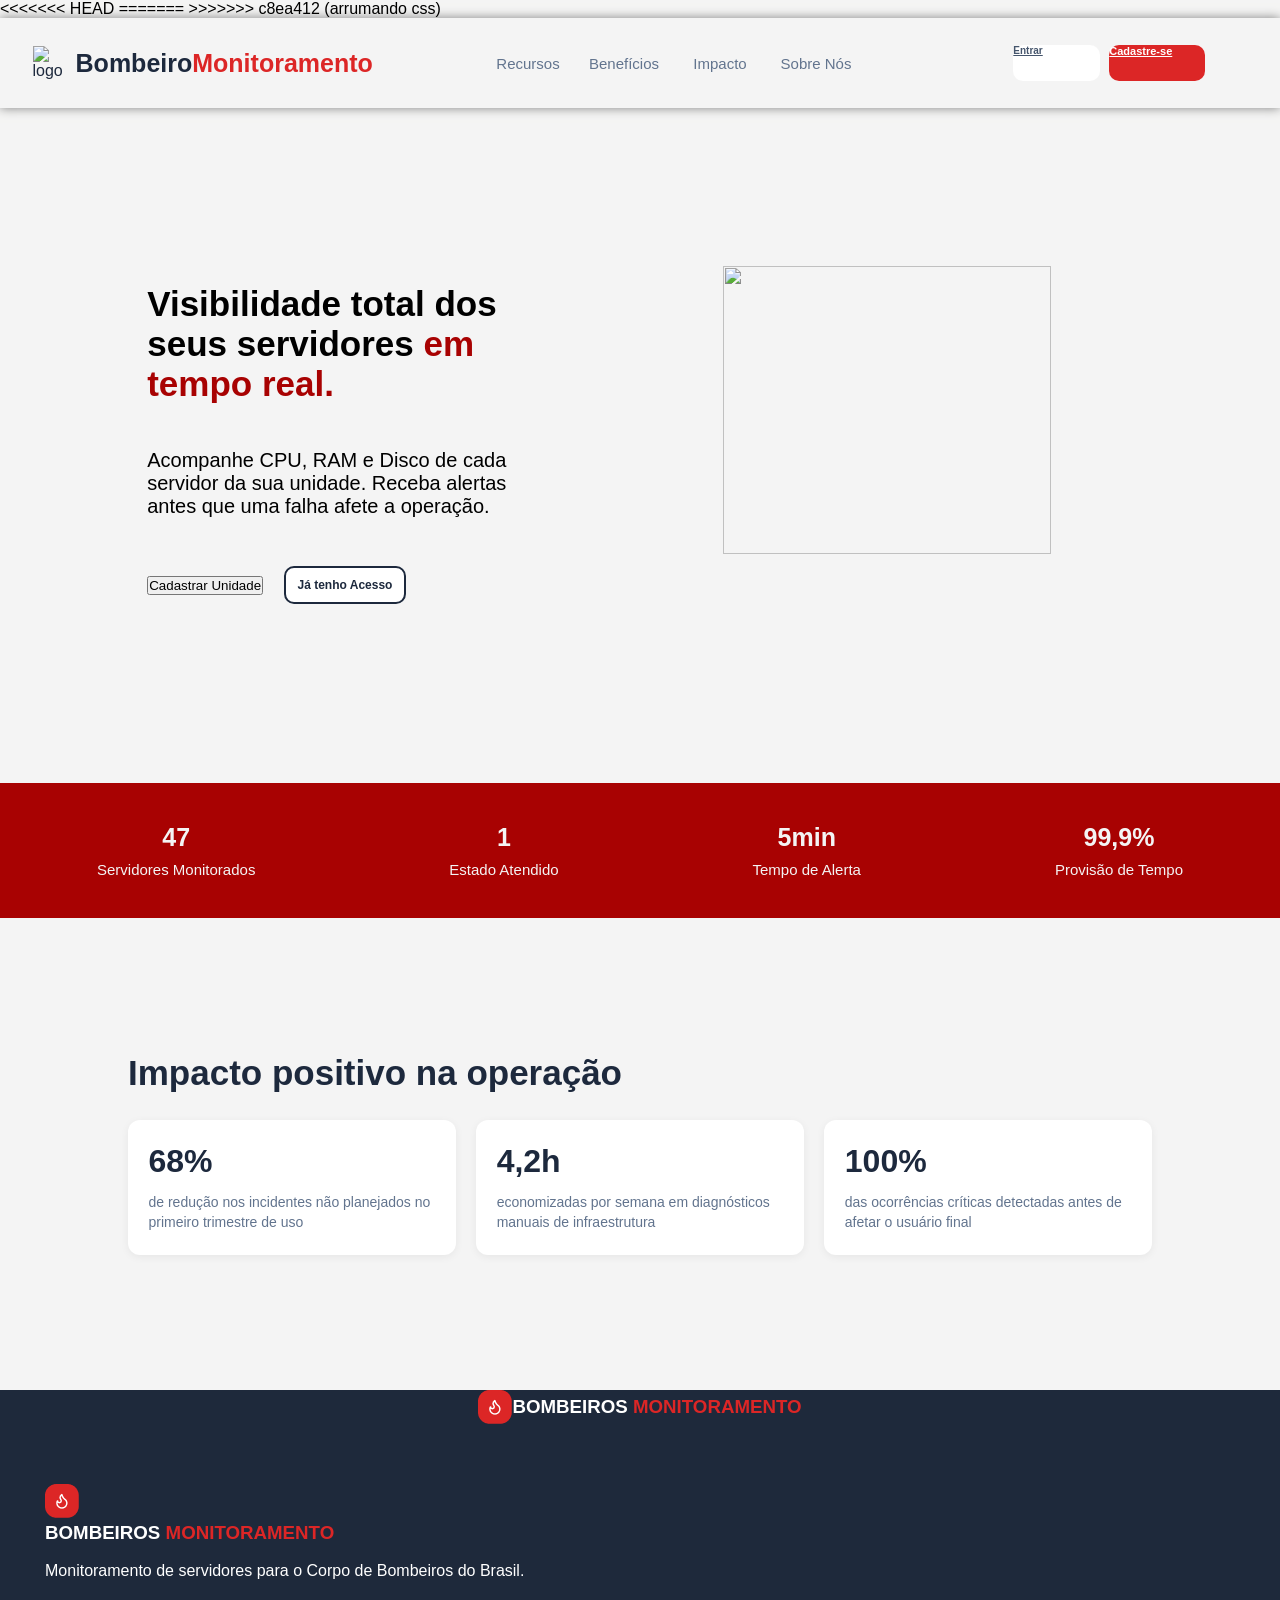
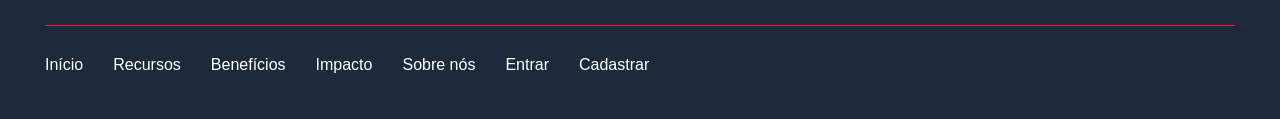
==== public/index.html @ 2e83113a "direitos do site" ====
<!DOCTYPE html>
<html lang="pt-br">

<head>
    <meta charset="UTF-8">
    <meta name="viewport" content="width=device-width, initial-scale=1.0">
    <title>Monitoramento</title>
    <link rel="stylesheet" href="./css/estilo.css">
<<<<<<< HEAD
    <link rel="stylesheet" href="../sobreNos.css">
=======
    <link rel="stylesheet" href=".sobreNos">
>>>>>>> c8ea412 (arrumando css)
</head>

<body>
    <header>
        <div class="conteinerHeader">
            <div class="conteinerLogoHeader">
                <img src="../imgs/logo.png" alt="logo">
                <h1>Bombeiro<span>Monitoramento</span></h1>
            </div>
            <nav id="menuLinksHeader">
                <ul>
                    <li><a href="">Recursos</a></li>
                    <li><a href="">Benefícios</a></li>
                    <li><a href="">Impacto</a></li>
                    <li><a href="./sobreNos.html">Sobre Nós</a></li>
                    <div id="conteinerAcoesResponsivas">
                        <ul id="conteinerMenuLogar">
                            <li><a href="../login.html">Entre</a></li>
                            <li><a href="../cadastro.html">Cadastre-se</a></li>
                        </ul>
                    </div>
                </ul>
            </nav>
            <div class="conteinerBotoesHeader">
                <a href="./login.html" class="botaoLogin">Entrar</a>
                <a href="./cadastro.html" class="botaoCadastro">Cadastre-se</a>
            </div>
            <div class="conteinerMenuResponsivo">
                <button class="botaoMenu" onclick="mostrarMenu()">
                    <svg xmlns="http://www.w3.org/2000/svg" width="30" height="30" fill="currentColor"
                        class="bi bi-list" viewBox="0 0 16 16">
                        <path fill-rule="evenodd"
                            d="M2.5 12a.5.5 0 0 1 .5-.5h10a.5.5 0 0 1 0 1H3a.5.5 0 0 1-.5-.5m0-4a.5.5 0 0 1 .5-.5h10a.5.5 0 0 1 0 1H3a.5.5 0 0 1-.5-.5m0-4a.5.5 0 0 1 .5-.5h10a.5.5 0 0 1 0 1H3a.5.5 0 0 1-.5-.5" />
                    </svg>
                </button>
            </div>
        </div>
    </header>
     <section class="conteinerTelaPrincipal">
        <div class="conteinerPrimeiraTela">

            <div class="conteinerTextoPrimeiraTela">
                <h2>Visibilidade total 
                    dos seus servidores 
                   <span> em tempo real.</span></h2>
                <p>Acompanhe CPU, RAM e Disco de cada servidor da sua unidade. Receba alertas antes que uma falha afete
                    a operação.</p>
                <div class="botoesTelaPrinicpal">
                    <button id="botaoCadastroTelaInicial">Cadastrar Unidade</button>
                    <button id="botaoLoginTelaInicial">Já tenho Acesso</button>
                </div>
            </div>
            <div class="conteinerImagemTelaPrincipal">
                <img src="../imgs/imagemBombeiro.png" alt="">
            </div>
        </div>
         <div class="conteinerInformaçõesTelaInicial">
            <div class="informacoesPrincipais">
                <h2>47</h2>
                <p>Servidores Monitorados</p>
            </div>
            <div class="informacoesPrincipais">
                <h2>1</h2>
                <p>Estado Atendido</p>
            </div>
            <div class="informacoesPrincipais">
                <h2>5min</h2>
                <p>Tempo de Alerta</p>
            </div>
            <div class="informacoesPrincipais">
                <h2>99,9%</h2>
                <p>Provisão de Tempo</p>
            </div>
        </div>

    </section>
    <section class="conteinerTelaPrincipal2">

        <div class="ultimoContainerPrimeiraTela">

            <div class="containerTextoSemImagem">
            <h3>Impacto positivo na operação</h3>

            <div class="conteinerCardsImpacto">
                <div class="cardImpacto">
                    <h2>68%</h2>
                    <p>de redução nos incidentes não planejados no primeiro trimestre de uso</p>
                </div>
                <div class="cardImpacto">
                    <h2>4,2h</h2>
                    <p>economizadas por semana em diagnósticos manuais de infraestrutura</p>
                </div>
                <div class="cardImpacto">
                    <h2>100%</h2>
                    <p>das ocorrências críticas detectadas antes de afetar o usuário final</p>
                </div>
            </div>
            </div>
            
        </div>
    </section>

    <div class="containerFooter">
        <img src="./assets/imgs/logo.png" alt="logo">
        <h3>BOMBEIROS <span>MONITORAMENTO</span></h3>

    </div>

    <script>
        function mostrarMenu() {
            if (menuLinksHeader.style.display == "flex") {
                menuLinksHeader.style.display = "none";
            } else {
                menuLinksHeader.style.display = "flex"
            }
        }
    </script>

    <div class="containerFooter">

        <div class="containerEmpresaFooter">

            <div class="containerConteudoFooter">

                <img src="./assets/imgs/logo.png" alt="logo">
                <h3>BOMBEIROS <span>MONITORAMENTO</span></h3>  <br>            
                <p>Monitoramento de servidores para o Corpo de Bombeiros do Brasil.</p>

            </div>

            <div class="divisaoFooter"></div>

            <div class="botoesFooter">

                <p>Início</p> 
                <p>Recursos</p>
                <p>Benefícios</p>
                <p>Impacto</p>
                <p>Sobre nós</p>
                <p>Entrar</p>
                <p>Cadastrar</p>
            </div>

        </div>

    </div>

<script>
    function mostrarMenu() {
        if (menuLinksHeader.style.display == "flex") {
            menuLinksHeader.style.display = "none";
        } else {
            menuLinksHeader.style.display = "flex"
        }
    }
</script>
   
</body>

</html>
---- public/css/estilo.css ----
@import url('https://fonts.googleapis.com/css2?family=Barlow+Semi+Condensed:ital,wght@0,100;0,200;0,300;0,400;0,500;0,600;0,700;0,800;0,900;1,100;1,200;1,300;1,400;1,500;1,600;1,700;1,800;1,900&display=swap');
@import url('https://fonts.googleapis.com/css2?family=Source+Sans+3:ital,wght@0,200..900;1,200..900&display=swap');

* {
    margin: 0;
    padding: 0;
}

body {

    background-color: #f4f4f4;
    font-family: 'Segoe UI', Roboto, Helvetica, Arial, sans-serif;
}

.conteinerHeader {
    width: auto;
    height: 10dvh;
    display: flex;
    flex-direction: row;
    align-items: center;
    justify-content: space-around;
    box-shadow: 0px 0px 10px #81807f;
}

.conteinerLogoHeader {

    width: 20%;
    display: flex;
    flex-direction: row;
    align-items: center;
    justify-content: center;
    gap: 5%;
    color: #1D293D;
}

.conteinerLogoHeader h1 {
    font-size: clamp(6px, 1.5vw + 8px, 25px);

}

.conteinerLogoHeader span {

    color: #DC2626;
}

.conteinerLogoHeader img {

    width: 35px;
    height: 35px;
}

#menuLinksHeader {

    width: 30%;
    display: flex;
    justify-content: center;

}


#menuLinksHeader ul {
    width: 100%;
    display: flex;
    flex-direction: row;
    justify-content: space-around;
}

#menuLinksHeader ul li {

    width: 20%;
    height: 4dvh;
    display: flex;
    flex-direction: row;
    justify-content: center;
    align-items: center;

}

#menuLinksHeader ul li:hover {

    transition: 300ms;
    transform: translateY(-2px);
    border-bottom: solid 2px #DC2626;
}

#menuLinksHeader ul li a {
    color: #62748E;
    text-decoration: none;
    font-size: clamp(1px, 3.5vw + 4px, 15px);

}

.conteinerBotoesHeader {

    width: 15%;
    display: flex;
    flex-direction: row;
    justify-content: space-evenly;
    gap: 5%;

}

.botaoLogin {

    width: 45%;
    height: 4dvh;
    color: #45556C;
    background-color: #ffff;
    border-color: #E2E8F0;
    border-radius: 10px;
    font-weight: bold;
    font-size: clamp(1px, 6.5vw + 5px, 10px);
}

.botaoLogin:hover {
    background-color: #DC2626;
    color: #ffff;
    transition: 300ms;
    transform: translateY(-2px);

}

.botaoCadastro {

    width: 50%;
    height: 4dvh;
    background-color: #DC2626;
    color: #ffff;
    border-radius: 10px;
    font-weight: bold;
    font-size: clamp(1px, 6.5vw + 5px, 11px);

}

.botaoCadastro:hover {

    color: #fff;
    background-color: #a80202;
    border-color: #E2E8F0;
    transition: 300ms;
    transform: translateY(-2px);

}


.conteinerMenuResponsivo {
    display: none;

}

#conteinerAcoesResponsivas {
    display: none;
}


.conteinerTelaPrincipal {
    width: 100%;
    height: 100%;
}

conteinerTelaPrincipal2 {
    width: 100%;
    height: 100%;
}

.conteinerPrimeiraTela {
    width: 100%;
    height: 75dvh;
    display: flex;
    justify-content: center;
    flex-direction: row;
    align-items: center;
    gap: 5%;
}

.conteinerTextoPrimeiraTela {

    width: 40%;
    height: 50dvh;
    display: flex;
    justify-content: center;
    align-items: center;
    flex-direction: column;
    gap: 10%;
}

.conteinerTextoPrimeiraTela h2 {

    width: 80%;
    font-size: clamp(5px, 6.5vw + 4px, 35px);

}


.conteinerTextoPrimeiraTela p {

    width: 80%;
    font-size: clamp(5px, 6.5vw + 6px, 20px);

}

.conteinerTextoPrimeiraTela span {
    color: #a80202;
}

/* Inicio Recursos do Sistema */
.RecursosDoSistema {
    margin-top: 50px;
    width: 100%;
    display: flex;
    justify-content: center;
    align-items: center;
    flex-direction: column;
    gap: 20px;
    margin-bottom: 60px;
}

.RecursosDoSistema h1 {
    display: flex;
    justify-content: flex-start;
    width: 73%;  
}

.containerTextoRecurso {
    margin-top: 50px;
    width: 73%;
    display: grid;  
    justify-content: center;
    grid-template-columns: repeat(3, 1fr);
    gap: 20px;
    margin-bottom: 60px;
}



.Recursos {
    background: #ffffff;
    border: 1px solid #eaeaea;
    border-radius: 16px;
    padding: 24px;
}

.icone {
    width: 44px;
    height: 44px;
    background: #e2483d;
    border-radius: 12px;
    display: flex;
    align-items: center;
    justify-content: center;
    color: #ffffff; 
    margin-bottom: 16px;
}

.icone svg {
    width: 25px;
    height: 25px;
}

.Recursos h2 {
    font-size: 17px;
    font-weight: 700;
    color: #0f1b2d;
    margin: 0 0 10px 0;
}

.Recursos p {
    font-size: 14px;
    line-height: 1.5;
    color: #8a94a3;
    margin: 0;
}
/* Fim Recursos Do Sistema */

/* Começo Beneficios */
.segundoContainerPrimeiraTela {
    width: 100%;
    background-color: #F8FAFC;
    height: auto;
    display: flex;
    justify-content: center;
    flex-direction: row;
    align-items: center;
    padding: 15dvh 0;
    gap: 5%;
}

.conteinerCardsBeneficios {

    width: 100%;
    display: grid;
    grid-template-columns: 1fr 1fr;
    gap: 4%;
    margin-top: 3dvh;

}

.cardBeneficio {

    width: 100%;
    box-sizing: border-box;
    background-color: #ffffff;
    border-radius: 12px;
    box-shadow: 0px 2px 8px rgba(0, 0, 0, 0.06);
    padding: 2.5dvh 2%;
    display: flex;
    flex-direction: column;
    justify-content: flex-start;
    align-items: flex-start;
    gap: 1.5dvh;

}

.cardBeneficio h4 {

    color: #1D293D;
    font-size: clamp(14px, 1vw + 12px, 18px);
    font-weight: 800;

}

.cardBeneficio p {

    color: #62748E;
    font-size: clamp(12px, 0.6vw + 10px, 14px);
    line-height: 1.4;

}
/* Fim Benefícios */

@media (max-width: 850px) {

    .conteinerCardsBeneficios {
        grid-template-columns: 1fr;
        gap: 3dvh;
    }

}

.ultimoContainerPrimeiraTela {

    width: 100%;
    height: auto;
    display: flex;
    justify-content: center;
    flex-direction: row;
    align-items: center;
    padding: 15dvh 0;
    gap: 5%;

}

.containerTextoSemImagem {

    width: 80%;
    max-width: 1100px;
    height: auto;
    display: flex;
    justify-content: start;
    align-items: start;
    flex-direction: column;
    gap: 5%;

}

.containerTextoSemImagem h3 {

    width: 80%;
    color: #1D293D;
    font-size: clamp(5px, 6.5vw + 4px, 35px);

}

.conteinerCardsImpacto {

    width: 100%;
    display: flex;
    flex-direction: row;
    justify-content: space-between;
    align-items: stretch;
    gap: 2%;
    margin-top: 3dvh;

}

.cardImpacto {

    width: 32%;
    background-color: #ffffff;
    border-radius: 12px;
    box-shadow: 0px 2px 8px rgba(0, 0, 0, 0.06);
    padding: 2.5dvh 2%;
    display: flex;
    flex-direction: column;
    justify-content: flex-start;
    align-items: flex-start;
    gap: 1.5dvh;

}

.cardImpacto h2 {

    color: #1D293D;
    font-size: clamp(20px, 2vw + 15px, 32px);
    font-weight: 800;

}

.cardImpacto p {

    color: #62748E;
    font-size: clamp(12px, 0.6vw + 10px, 14px);
    line-height: 1.4;

}

@media (max-width: 850px) {

    .conteinerCardsImpacto {
        flex-direction: column;
        gap: 3dvh;
    }

    .cardImpacto {
        width: 100%;
    }

}

.containerFooter{

    background-color: #1E293B;
    color: #ffffff;
    width: 100%;
    height: auto;
    display: flex;
    justify-content: center;
    flex-direction: row;
    align-items: center;
<<<<<<< Updated upstream
    gap: 5%;
=======
    gap: 5%; 

>>>>>>> Stashed changes

}

.containerFooter span{
    color: #DC2626;
}

<<<<<<< Updated upstream
.containerFooter p{
    color: #90A1B9;

}

.containerEmpresaFooter{
    height: auto;
    width: 100%;
    flex-direction: row;
    padding-top: 60px;
    padding-bottom: 45px;
    padding-left: 45px;
    padding-right: 45px;

}

.containerConteudoFooter{

    padding-bottom: 45px;
}

.divisaoFooter{
    height: 1px;
    width: auto;
    background-color: #DC2626;
}

.botoesFooter {

    display: inline-flex;
    padding-top: 30px;
    justify-content: flex-start;
    align-items: flex-start;
    gap: 30px;

}

.direitosFooter p{
    
    left: 0px;
    top: 0px;
    position: absolute;
    text-align: right;
    color: #FFE2E2;


}

=======
>>>>>>> Stashed changes
#botaoCadastroTelaInicial {

    background-color: #1D293D;
    color: #FFFFFF;
    border-radius: 10px;
    width: 30%;
    height: 90%;
    font-size: clamp(4px, 6.5vw + 6px, 12px);
    font-weight: bolder;
}



#botaoCadastroTelaInicial:hover {
    background-color: #151f2f;
    color: #ffff;
    transition: 300ms;
    transform: translateY(-2px);

}

#botaoLoginTelaInicial {

    background-color: #ffffff;
    border: #1D293D 2px solid;
    color: #1D293D;
    border-radius: 10px;
    width: 30%;
    height: 85%;
    font-size: clamp(4px, 6.5vw + 6px, 12px);
    font-weight: bold;
}


#botaoLoginTelaInicial:hover {
    background-color: #151f2f;
    color: #ffff;
    transition: 300ms;
    transform: translateY(-2px);
    border: solid 2px #45556C;
}

.botoesTelaPrinicpal {

    width: 80%;
    height: 5dvh;
    display: flex;
    flex-direction: row;
    align-items: center;
    gap: 5%;

}

.conteinerImagemTelaPrincipal {
    background-color: #f4f4f4;
    width: 40%;
    height: 50dvh;
    display: flex;
    align-items: center;
    justify-content: center;
}


.conteinerImagemTelaPrincipal img {
    background-color: #f4f4f4;
    width: 80%;
    height: 80%;
}

.conteinerInformaçõesTelaInicial {
    width: 100%;
    height: 15dvh;
    background-color: #a80202;
    display: flex;
    flex-direction: row;
    justify-content: space-around;
    align-items: center;
}

.informacoesPrincipais {
    height: 80%;
    display: flex;
    flex-direction: column;
    justify-content: center;
    align-items: center;
    color: #f4f4f4;
    gap: 8%;
}

.informacoesPrincipais h2 {
    font-size: clamp(2px, 8.5vw + 10px, 25px);
}

.informacoesPrincipais p {
    font-size: clamp(2px, 8.5vw + 10px, 15px);
}

@media (max-width: 1050px) {


    .conteinerHeader {

        height: auto;
        padding: 2dvh;
        align-items: flex-start;
        justify-content: space-between;

    }

    .conteinerLogoHeader {
        padding-left: 8vh;
    }

    .conteinerMenuResponsivo {
        display: flex;

    }

    .botaoMenu {
        border: none;
        background-color: #f4f4f4;
    }

    #menuLinksHeader {
        display: none;
        position: absolute;
        top: 10dvh;
        right: 10px;
        background-color: #E2E8F0;
        width: 20%;
        box-shadow: 0px 0px 10px #81807f;
        border-radius: 20px;


    }

    #menuLinksHeader ul {
        flex-direction: column;
        background-color: #FFFFFF;
        height: 45dvh;
        padding-left: 5%;
        border-radius: 15px;
        justify-content: space-evenly;


    }

    #menuLinksHeader ul li {

        width: 100%;
        display: flex;
        align-items: flex-end;


    }

    #conteinerAcoesResponsivas {
        width: 95%;
        height: 10%;
        display: flex;
        flex-direction: column;
        align-items: center;
        justify-content: center;
        margin-bottom: 15%;
    }

    #conteinerMenuLogar {
        gap: 2dvh;
        height: 100%;
        background-color: #1D293D;
        display: flex;
        align-items: start;
        justify-content: center;
        margin-top: 12px;

    }

    #menuLinksHeader ul li:hover {

        border-bottom: none;

    }


    .conteinerBotoesHeader {
        display: none;
    }

    .containerTextoRecurso {
        grid-template-columns: 2fr;
        gap: 3dvh;
    }
    
}

@media(max-width: 850px) {

    
    .conteinerImagemTelaPrincipal {
        display: none;
    }

    .conteinerTextoPrimeiraTela {
        width: 90%;
    }
}

/* LOGIN */

.login {
  height: var(--tamanho-login);
  background-image: url('../assets/imgs/bg-jelly-fish-para-home.png');
  background-size: cover;
}

.login .container {
  justify-content: center;
  align-items: center;
  height: 100%;
}

.card {
  width: 50%;
  background-color: #e5e5e5;
  border-radius: 10px;
  display: flex;
  align-items: center;
  justify-content: space-evenly;
  color: palevioletred;
  flex-direction: column;
  height: fit-content;
  padding: 20px 0;
}

.card h2 {
  margin: 0;
  font-size: 30px;
}

.formulario {
  display: flex;
  height: 90%;
  width: 80%;
  justify-content: space-around;
  flex-direction: column;
}

.formulario span {
  font-size: 15px;
  font-weight: 800;
}

.formulario input {
  border: 2px solid #32b9cd;
  text-align: center;
  border-radius: 10px;
  margin: 0;
}

.formulario select {
  border: 2px solid #32b9cd;
  background-color: white;
  color: gray;
  height: 36px;
  text-align: center;
  border-radius: 10px;
  margin: 0;
}

.campo {
  display: flex;
  flex-direction: column;
  justify-content: start;
  padding: 5px 0;
}

.botao {
  cursor: pointer;
  font-family: "Barlow", sans-serif;
  border: 0;
  border-radius: 5px;
  font-weight: 600;
  font-size: 18px;
  color: #fff;
  background-color: #ED145B;
  width: 120px;
  height: 30px;
  align-self: center;
  margin-top: 20px;
}

.loading-div {
  width: 50px;
  display: none;
}

.loading-div img {
  height: 50px;
  width: 50px;
}

#div_erros_login {
  display: none
}

/* FORMULARIO */

.alerta_erro{
  display: flex;
  justify-content: flex-end;
}

.card_erro {
  display: none;
  background-color: #fff;
  color: black;
  width: 230px;
  position: fixed;
  border-radius: 4px;
  border: #ED145B 3px solid;
  padding: 10px;
  margin-right: 10%;
}

.card_erro #mensagem_erro{
  font-weight: 500;
  font-size: 20px;
}

.formulario .tipo_campo {
  font-size: 20px;
  font-weight: 600 !important;
}

.formulario {
  display: flex;
  flex-direction: column;
}

input {
  margin-bottom: 10px;
  border: 2px solid #32b9cd;
  padding: 10px;
  text-align: center;
  border-radius: 10px;
}

.btn {
  font-family: "Barlow", sans-serif;
  border: 0;
  border-radius: 5px;
  font-weight: 600;
  font-size: 18px;
  padding: 10px 15px;
  color: white;
  background-color: #ED145B;
  width: 120px;
  align-self: center;
  margin-top: 5px;
}

.loading-div {
  width: 50px;
  margin: auto;
  display: none;
}

.loading-div img {
  height: 50px;
  width: 50px;
}

/* SIMULADOR */

.simulador {
  color: white;
}

.simulador .container {
  flex-direction: column;
  overflow: scroll; 
  height: var(--tamanho-simulador);
}

/* ALERTA */

#alerta {
  position: absolute;
  right: 0;
  bottom: 0;
}

.mensagem-alarme {
  background-color: white;
  border-radius: 5px;
  width: 300px;
  height: 80px;
  margin: 10px;
  padding: 10px 0;
  display: flex;
  justify-content: space-evenly;
  align-items: center;
}

.mensagem-alarme h3 {
  font-size: 14px;
  margin: 0;
}

.mensagem-alarme .informacao {
  width: 66%;
}

.alarme-sino {
  width: 48px;
  height: 48px;
  animation-name: bell;
  animation-duration: 4s;
  background-image: url('https://cdn-icons-png.flaticon.com/512/1157/1157000.png');
  background-size: cover;
  animation-iteration-count: infinite;
}

/* Inicio Missões */
.banner {
  height: 350px;
  background-color: rgb(30, 41, 59);
}
.containerPrimeirotextobanner{
    font-family: "Barlow Semi Condensed", sans-serif;
    display: flex;
    flex-direction: row;
    justify-content: center;
    text-align: center;
    padding-top: 100px;
    font-size: 50px;
    color: white;
    font-weight: 700;
}
.containerSegundotextobanner{

    font-family: "Source Sans 3", sans-serif;
    display: flex;
    flex-direction: row;
    justify-content: center;
    text-align: center;
    padding-top: 20px;
    font-size: 20px;
    color: rgb(144, 161, 185);
    font-weight: 400;
    
}

.containerTextoAbaixoBanner{
    font-family: "Barlow Semi Condensed", sans-serif;
    display: flex;
    align-items: flex-start;
    flex-direction: column;
    justify-content: flex-start;
    text-align: center;
    padding-top: 80px;
    font-size: 35px;
    color: black;
    font-weight: 700;
    padding-left: 300px;
}
/* Fim das Missões*/
@keyframes bell {
  0%   {transform: rotate(25deg)}
  25%  {transform: rotate(-25deg)}
  50%  {transform: rotate(25deg)}
  75%  {transform: rotate(-25deg)}
  100% {transform: rotate(25deg)}
}
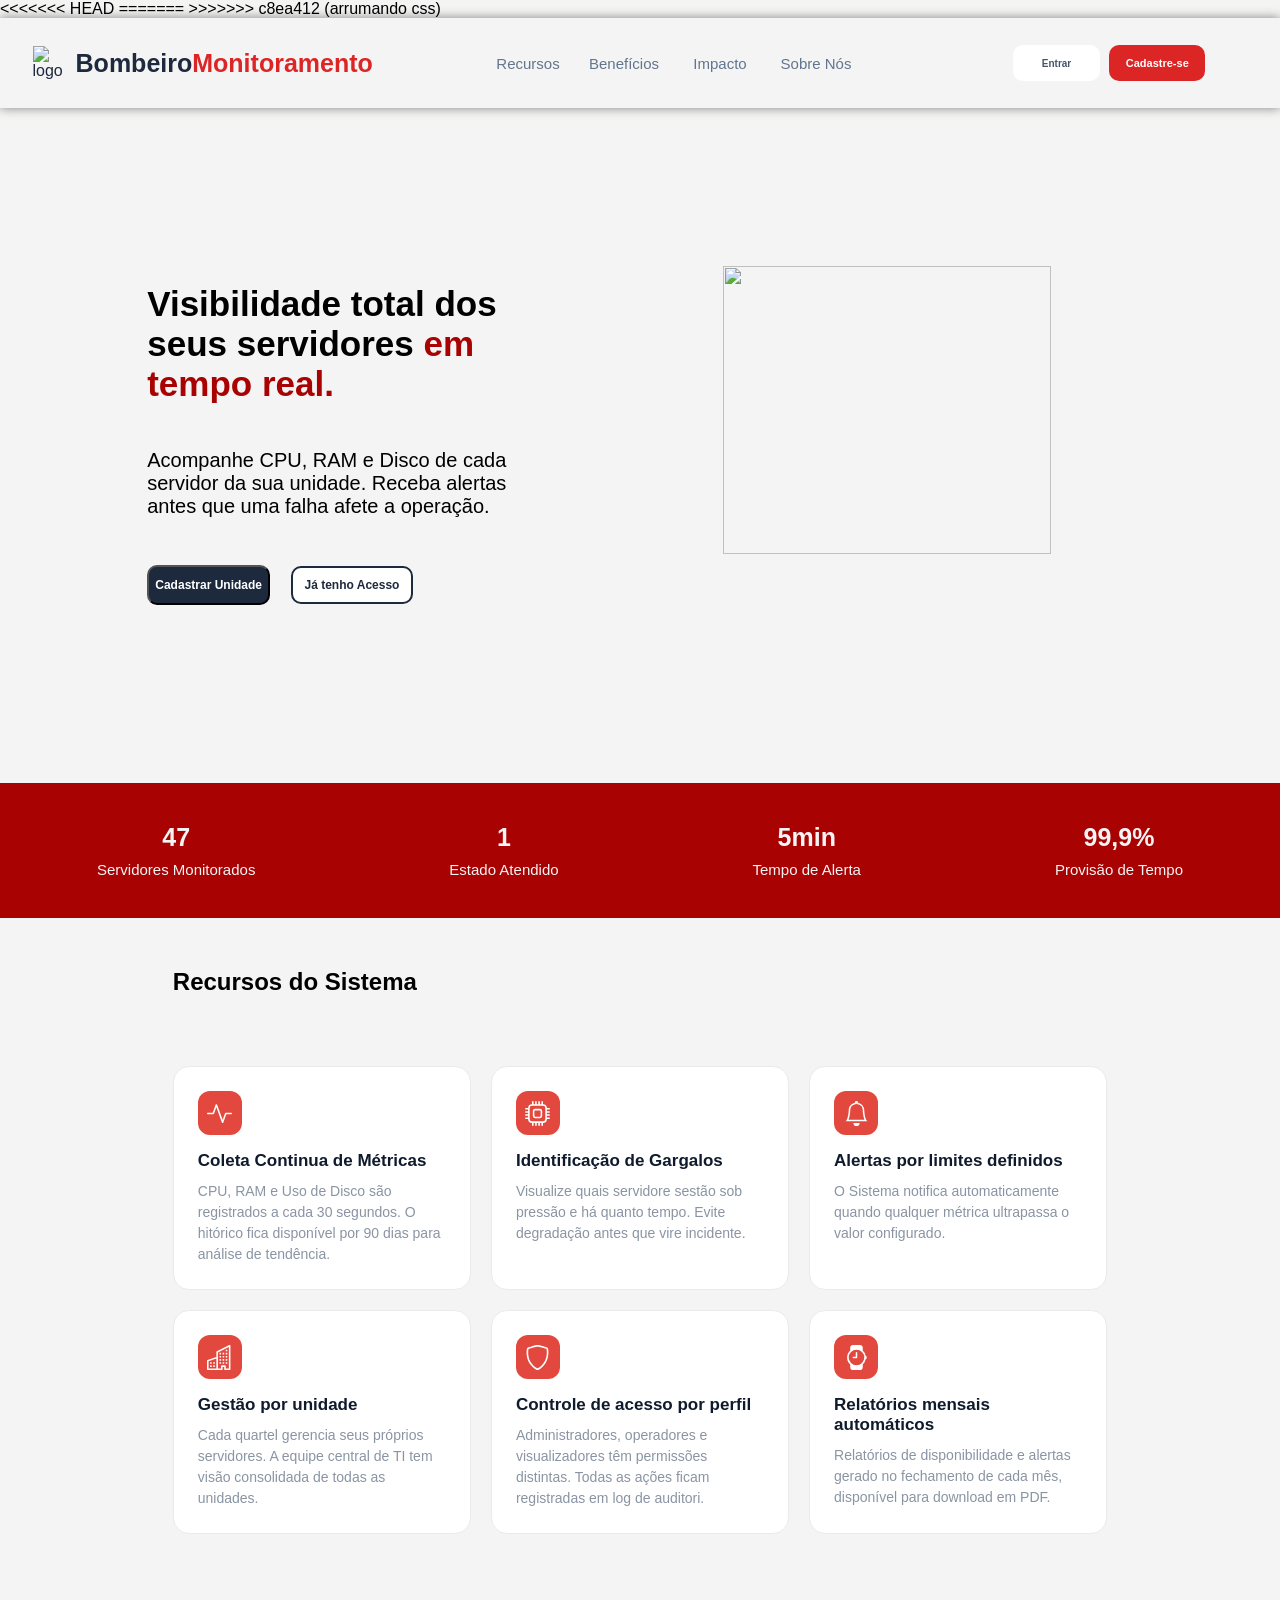
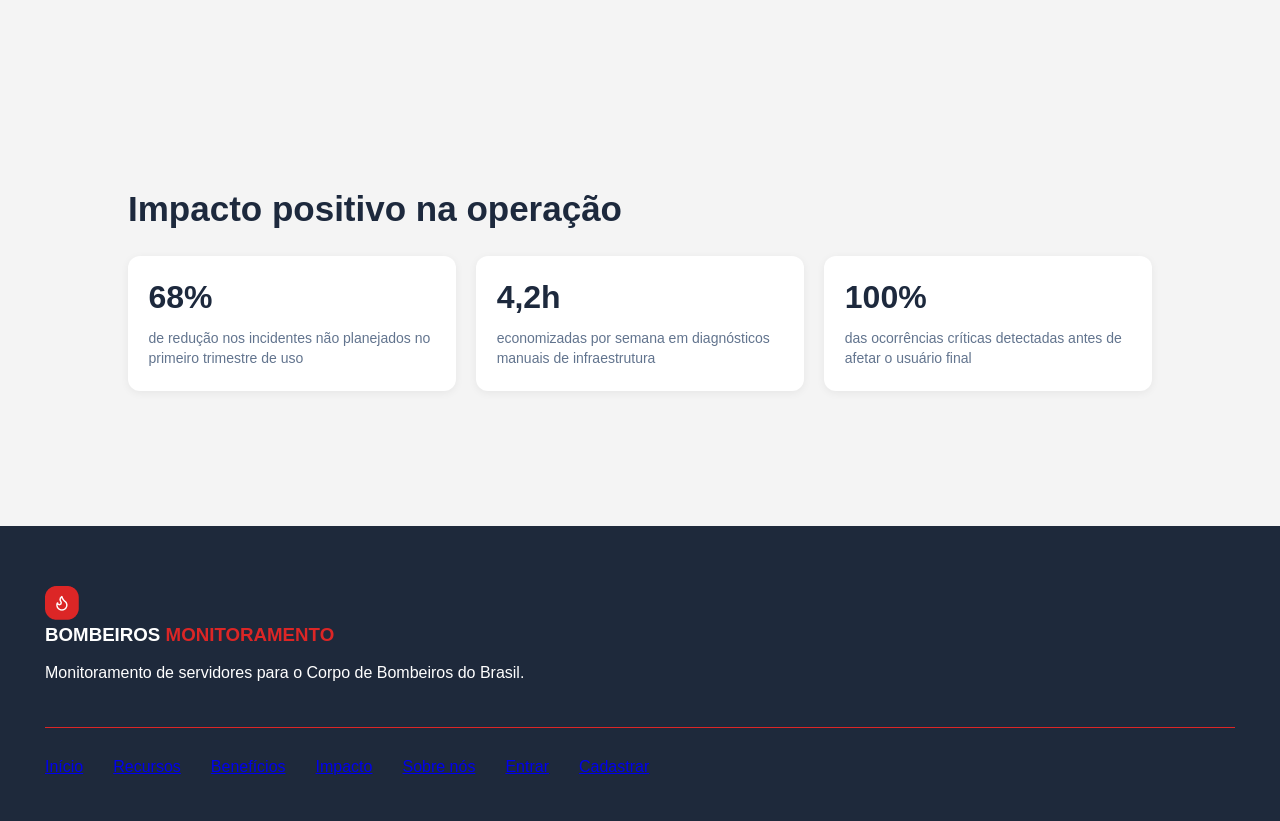
==== commit 83894737: "arrumando botoes header e uma parte dos botoes footer" ====
--- a/public/index.html
+++ b/public/index.html
@@ -22,9 +22,9 @@
             </div>
             <nav id="menuLinksHeader">
                 <ul>
-                    <li><a href="">Recursos</a></li>
-                    <li><a href="">Benefícios</a></li>
-                    <li><a href="">Impacto</a></li>
+                    <li><a href="#sessaoRecursos">Recursos</a></li>
+                    <li><a href="#sessaoBeneficios">Benefícios</a></li>
+                    <li><a href="#sessaoImpacto">Impacto</a></li>
                     <li><a href="./sobreNos.html">Sobre Nós</a></li>
                     <div id="conteinerAcoesResponsivas">
                         <ul id="conteinerMenuLogar">
@@ -86,10 +86,92 @@
             </div>
         </div>
 
+        <div class="RecursosDoSistema" id="sessaoRecursos">
+            <h1>Recursos do Sistema</h1>
+            <div class="containerTextoRecurso">
+                <div class="Recursos">
+                    <div class="icone">
+                        <svg xmlns="http://www.w3.org/2000/svg" width="16" height="16" fill="currentColor"
+                            viewBox="0 0 16 16">
+                            <path fill-rule="evenodd"
+                                d="M6 2a.5.5 0 0 1 .47.33L10 12.03l1.53-4.25A.5.5 0 0 1 12 7.5h3.5a.5.5 0 0 1 0 1h-3.15l-1.9 5.27a.5.5 0 0 1-.94 0L6 3.97 4.47 8.22A.5.5 0 0 1 4 8.5H.5a.5.5 0 0 1 0-1h3.15l1.9-5.27A.5.5 0 0 1 6 2Z" />
+                        </svg>
+                    </div>
+                    <h2>Coleta Continua de Métricas</h2>
+                    <p>CPU, RAM e Uso de Disco são registrados a cada 30 segundos.
+                        O hitórico fica disponível por 90 dias para análise de tendência.</p>
+                </div>
+                <div class="Recursos">
+                    <div class="icone">
+                        <svg xmlns="http://www.w3.org/2000/svg" width="16" height="16" fill="currentColor"
+                            class="bi bi-cpu" viewBox="0 0 16 16">
+                            <path
+                                d="M5 0a.5.5 0 0 1 .5.5V2h1V.5a.5.5 0 0 1 1 0V2h1V.5a.5.5 0 0 1 1 0V2h1V.5a.5.5 0 0 1 1 0V2A2.5 2.5 0 0 1 14 4.5h1.5a.5.5 0 0 1 0 1H14v1h1.5a.5.5 0 0 1 0 1H14v1h1.5a.5.5 0 0 1 0 1H14v1h1.5a.5.5 0 0 1 0 1H14a2.5 2.5 0 0 1-2.5 2.5v1.5a.5.5 0 0 1-1 0V14h-1v1.5a.5.5 0 0 1-1 0V14h-1v1.5a.5.5 0 0 1-1 0V14h-1v1.5a.5.5 0 0 1-1 0V14A2.5 2.5 0 0 1 2 11.5H.5a.5.5 0 0 1 0-1H2v-1H.5a.5.5 0 0 1 0-1H2v-1H.5a.5.5 0 0 1 0-1H2v-1H.5a.5.5 0 0 1 0-1H2A2.5 2.5 0 0 1 4.5 2V.5A.5.5 0 0 1 5 0m-.5 3A1.5 1.5 0 0 0 3 4.5v7A1.5 1.5 0 0 0 4.5 13h7a1.5 1.5 0 0 0 1.5-1.5v-7A1.5 1.5 0 0 0 11.5 3zM5 6.5A1.5 1.5 0 0 1 6.5 5h3A1.5 1.5 0 0 1 11 6.5v3A1.5 1.5 0 0 1 9.5 11h-3A1.5 1.5 0 0 1 5 9.5zM6.5 6a.5.5 0 0 0-.5.5v3a.5.5 0 0 0 .5.5h3a.5.5 0 0 0 .5-.5v-3a.5.5 0 0 0-.5-.5z" />
+                        </svg>
+                    </div>
+                    <h2>Identificação de Gargalos</h2>
+                    <p>Visualize quais servidore sestão sob pressão e há quanto tempo. Evite degradação antes que vire
+                        incidente.</p>
+                </div>
+                <div class="Recursos">
+                    <div class="icone">
+                        <svg xmlns="http://www.w3.org/2000/svg" width="16" height="16" fill="currentColor"
+                            class="bi bi-bell" viewBox="0 0 16 16">
+                            <path
+                                d="M8 16a2 2 0 0 0 2-2H6a2 2 0 0 0 2 2M8 1.918l-.797.161A4 4 0 0 0 4 6c0 .628-.134 2.197-.459 3.742-.16.767-.376 1.566-.663 2.258h10.244c-.287-.692-.502-1.49-.663-2.258C12.134 8.197 12 6.628 12 6a4 4 0 0 0-3.203-3.92zM14.22 12c.223.447.481.801.78 1H1c.299-.199.557-.553.78-1C2.68 10.2 3 6.88 3 6c0-2.42 1.72-4.44 4.005-4.901a1 1 0 1 1 1.99 0A5 5 0 0 1 13 6c0 .88.32 4.2 1.22 6" />
+                        </svg>
+                    </div>
+                    <h2>Alertas por limites definidos</h2>
+                    <p>O Sistema notifica automaticamente quando qualquer métrica ultrapassa o valor configurado.</p>
+                </div>
+                <div class="Recursos">
+                    <div class="icone">
+                        <svg xmlns="http://www.w3.org/2000/svg" width="16" height="16" fill="currentColor"
+                            class="bi bi-buildings" viewBox="0 0 16 16">
+                            <path
+                                d="M14.763.075A.5.5 0 0 1 15 .5v15a.5.5 0 0 1-.5.5h-3a.5.5 0 0 1-.5-.5V14h-1v1.5a.5.5 0 0 1-.5.5h-9a.5.5 0 0 1-.5-.5V10a.5.5 0 0 1 .342-.474L6 7.64V4.5a.5.5 0 0 1 .276-.447l8-4a.5.5 0 0 1 .487.022M6 8.694 1 10.36V15h5zM7 15h2v-1.5a.5.5 0 0 1 .5-.5h2a.5.5 0 0 1 .5.5V15h2V1.309l-7 3.5z" />
+                            <path
+                                d="M2 11h1v1H2zm2 0h1v1H4zm-2 2h1v1H2zm2 0h1v1H4zm4-4h1v1H8zm2 0h1v1h-1zm-2 2h1v1H8zm2 0h1v1h-1zm2-2h1v1h-1zm0 2h1v1h-1zM8 7h1v1H8zm2 0h1v1h-1zm2 0h1v1h-1zM8 5h1v1H8zm2 0h1v1h-1zm2 0h1v1h-1zm0-2h1v1h-1z" />
+                        </svg>
+                    </div>
+                    <h2>Gestão por unidade</h2>
+                    <p>Cada quartel gerencia seus próprios servidores. A equipe central de TI tem visão consolidada de
+                        todas
+                        as unidades.</p>
+                </div>
+                <div class="Recursos">
+                    <div class="icone">
+                        <svg xmlns="http://www.w3.org/2000/svg" width="16" height="16" fill="currentColor"
+                            class="bi bi-shield" viewBox="0 0 16 16">
+                            <path
+                                d="M5.338 1.59a61 61 0 0 0-2.837.856.48.48 0 0 0-.328.39c-.554 4.157.726 7.19 2.253 9.188a10.7 10.7 0 0 0 2.287 2.233c.346.244.652.42.893.533q.18.085.293.118a1 1 0 0 0 .101.025 1 1 0 0 0 .1-.025q.114-.034.294-.118c.24-.113.547-.29.893-.533a10.7 10.7 0 0 0 2.287-2.233c1.527-1.997 2.807-5.031 2.253-9.188a.48.48 0 0 0-.328-.39c-.651-.213-1.75-.56-2.837-.855C9.552 1.29 8.531 1.067 8 1.067c-.53 0-1.552.223-2.662.524zM5.072.56C6.157.265 7.31 0 8 0s1.843.265 2.928.56c1.11.3 2.229.655 2.887.87a1.54 1.54 0 0 1 1.044 1.262c.596 4.477-.787 7.795-2.465 9.99a11.8 11.8 0 0 1-2.517 2.453 7 7 0 0 1-1.048.625c-.28.132-.581.24-.829.24s-.548-.108-.829-.24a7 7 0 0 1-1.048-.625 11.8 11.8 0 0 1-2.517-2.453C1.928 10.487.545 7.169 1.141 2.692A1.54 1.54 0 0 1 2.185 1.43 63 63 0 0 1 5.072.56" />
+                        </svg>
+                    </div>
+                    <h2>Controle de acesso por perfil</h2>
+                    <p>Administradores, operadores e visualizadores têm permissões distintas. Todas as ações ficam
+                        registradas em log de auditori.</p>
+                </div>
+                <div class="Recursos">
+                    <div class="icone">
+                        <svg xmlns="http://www.w3.org/2000/svg" width="16" height="16" fill="currentColor"
+                            class="bi bi-watch" viewBox="0 0 16 16">
+                            <path d="M8.5 5a.5.5 0 0 0-1 0v2.5H6a.5.5 0 0 0 0 1h2a.5.5 0 0 0 .5-.5z" />
+                            <path
+                                d="M5.667 16C4.747 16 4 15.254 4 14.333v-1.86A6 6 0 0 1 2 8c0-1.777.772-3.374 2-4.472V1.667C4 .747 4.746 0 5.667 0h4.666C11.253 0 12 .746 12 1.667v1.86a6 6 0 0 1 1.918 3.48.502.502 0 0 1 .582.493v1a.5.5 0 0 1-.582.493A6 6 0 0 1 12 12.473v1.86c0 .92-.746 1.667-1.667 1.667zM13 8A5 5 0 1 0 3 8a5 5 0 0 0 10 0" />
+                        </svg>
+                    </div>
+                    <h2>Relatórios mensais automáticos</h2>
+                    <p>Relatórios de disponibilidade e alertas gerado no fechamento de cada mês, disponível para
+                        download em
+                        PDF.</p>
+                </div>
+            </div>
+        </div>
+
     </section>
-    <section class="conteinerTelaPrincipal2">
-
-        <div class="ultimoContainerPrimeiraTela">
+    <section class="conteinerTelaPrincipal2" id="sessaoBeneficios">
+
+        <div class="ultimoContainerPrimeiraTela" id="sessaoImpacto">
 
             <div class="containerTextoSemImagem">
             <h3>Impacto positivo na operação</h3>
@@ -114,10 +196,35 @@
     </section>
 
     <div class="containerFooter">
-        <img src="./assets/imgs/logo.png" alt="logo">
-        <h3>BOMBEIROS <span>MONITORAMENTO</span></h3>
+
+        <div class="containerEmpresaFooter">
+
+            <div class="containerConteudoFooter">
+
+                <img src="./assets/imgs/logo.png" alt="logo">
+                <h3>BOMBEIROS <span>MONITORAMENTO</span></h3>  <br>            
+                <p>Monitoramento de servidores para o Corpo de Bombeiros do Brasil.</p>
+
+            </div>
+
+            <div class="divisaoFooter"></div>
+
+            <div class="botoesFooter">
+
+                <p><a href="#">Início</a></p> 
+                <p><a href="#sessaoRecursos">Recursos</a></p>
+                <p><a href="#sessaoBeneficios">Benefícios</a></p>
+                <p><a href="#sessaoImpacot">Impacto</a></p>
+                <p><a href="./sobreNos.html">Sobre nós</a></p>
+                <p><a href="./login.html">Entrar</a></p>
+                <p><a href="./cadastro.html">Cadastrar</a></p>
+            </div>
+
+        </div>
 
     </div>
+
+    
 
     <script>
         function mostrarMenu() {
@@ -128,35 +235,6 @@
             }
         }
     </script>
-
-    <div class="containerFooter">
-
-        <div class="containerEmpresaFooter">
-
-            <div class="containerConteudoFooter">
-
-                <img src="./assets/imgs/logo.png" alt="logo">
-                <h3>BOMBEIROS <span>MONITORAMENTO</span></h3>  <br>            
-                <p>Monitoramento de servidores para o Corpo de Bombeiros do Brasil.</p>
-
-            </div>
-
-            <div class="divisaoFooter"></div>
-
-            <div class="botoesFooter">
-
-                <p>Início</p> 
-                <p>Recursos</p>
-                <p>Benefícios</p>
-                <p>Impacto</p>
-                <p>Sobre nós</p>
-                <p>Entrar</p>
-                <p>Cadastrar</p>
-            </div>
-
-        </div>
-
-    </div>
 
 <script>
     function mostrarMenu() {
--- a/public/css/estilo.css
+++ b/public/css/estilo.css
@@ -12,6 +12,11 @@
     font-family: 'Segoe UI', Roboto, Helvetica, Arial, sans-serif;
 }
 
+:root {
+    scroll-behavior: smooth;
+
+}
+
 .conteinerHeader {
     width: auto;
     height: 10dvh;
@@ -50,7 +55,6 @@
 }
 
 #menuLinksHeader {
-
     width: 30%;
     display: flex;
     justify-content: center;
@@ -110,7 +114,13 @@
     border-radius: 10px;
     font-weight: bold;
     font-size: clamp(1px, 6.5vw + 5px, 10px);
-}
+    text-decoration: none;
+    display: flex;
+    align-items: center;
+    justify-content: center;
+}
+
+
 
 .botaoLogin:hover {
     background-color: #DC2626;
@@ -129,6 +139,10 @@
     border-radius: 10px;
     font-weight: bold;
     font-size: clamp(1px, 6.5vw + 5px, 11px);
+    text-decoration: none;
+    display: flex;
+    align-items: center;
+    justify-content: center;
 
 }
 
@@ -218,13 +232,13 @@
 .RecursosDoSistema h1 {
     display: flex;
     justify-content: flex-start;
-    width: 73%;  
+    width: 73%;
 }
 
 .containerTextoRecurso {
     margin-top: 50px;
     width: 73%;
-    display: grid;  
+    display: grid;
     justify-content: center;
     grid-template-columns: repeat(3, 1fr);
     gap: 20px;
@@ -248,7 +262,7 @@
     display: flex;
     align-items: center;
     justify-content: center;
-    color: #ffffff; 
+    color: #ffffff;
     margin-bottom: 16px;
 }
 
@@ -270,6 +284,7 @@
     color: #8a94a3;
     margin: 0;
 }
+
 /* Fim Recursos Do Sistema */
 
 /* Começo Beneficios */
@@ -326,6 +341,7 @@
     line-height: 1.4;
 
 }
+
 /* Fim Benefícios */
 
 @media (max-width: 850px) {
@@ -427,7 +443,7 @@
 
 }
 
-.containerFooter{
+.containerFooter {
 
     background-color: #1E293B;
     color: #ffffff;
@@ -437,26 +453,24 @@
     justify-content: center;
     flex-direction: row;
     align-items: center;
+    gap: 5%;
+
+}
+
+.containerFooter span {
+    color: #DC2626;
+}
+
+<<<<<<< HEAD
 <<<<<<< Updated upstream
-    gap: 5%;
 =======
-    gap: 5%; 
-
->>>>>>> Stashed changes
-
-}
-
-.containerFooter span{
-    color: #DC2626;
-}
-
-<<<<<<< Updated upstream
+>>>>>>> 4ce6a74 (merge)
 .containerFooter p{
     color: #90A1B9;
 
 }
 
-.containerEmpresaFooter{
+.containerEmpresaFooter {
     height: auto;
     width: 100%;
     flex-direction: row;
@@ -467,12 +481,12 @@
 
 }
 
-.containerConteudoFooter{
+.containerConteudoFooter {
 
     padding-bottom: 45px;
 }
 
-.divisaoFooter{
+.divisaoFooter {
     height: 1px;
     width: auto;
     background-color: #DC2626;
@@ -499,8 +513,6 @@
 
 }
 
-=======
->>>>>>> Stashed changes
 #botaoCadastroTelaInicial {
 
     background-color: #1D293D;
@@ -693,12 +705,12 @@
         grid-template-columns: 2fr;
         gap: 3dvh;
     }
-    
+
 }
 
 @media(max-width: 850px) {
 
-    
+
     .conteinerImagemTelaPrincipal {
         display: none;
     }
@@ -711,225 +723,226 @@
 /* LOGIN */
 
 .login {
-  height: var(--tamanho-login);
-  background-image: url('../assets/imgs/bg-jelly-fish-para-home.png');
-  background-size: cover;
+    height: var(--tamanho-login);
+    background-image: url('../assets/imgs/bg-jelly-fish-para-home.png');
+    background-size: cover;
 }
 
 .login .container {
-  justify-content: center;
-  align-items: center;
-  height: 100%;
+    justify-content: center;
+    align-items: center;
+    height: 100%;
 }
 
 .card {
-  width: 50%;
-  background-color: #e5e5e5;
-  border-radius: 10px;
-  display: flex;
-  align-items: center;
-  justify-content: space-evenly;
-  color: palevioletred;
-  flex-direction: column;
-  height: fit-content;
-  padding: 20px 0;
+    width: 50%;
+    background-color: #e5e5e5;
+    border-radius: 10px;
+    display: flex;
+    align-items: center;
+    justify-content: space-evenly;
+    color: palevioletred;
+    flex-direction: column;
+    height: fit-content;
+    padding: 20px 0;
 }
 
 .card h2 {
-  margin: 0;
-  font-size: 30px;
+    margin: 0;
+    font-size: 30px;
 }
 
 .formulario {
-  display: flex;
-  height: 90%;
-  width: 80%;
-  justify-content: space-around;
-  flex-direction: column;
+    display: flex;
+    height: 90%;
+    width: 80%;
+    justify-content: space-around;
+    flex-direction: column;
 }
 
 .formulario span {
-  font-size: 15px;
-  font-weight: 800;
+    font-size: 15px;
+    font-weight: 800;
 }
 
 .formulario input {
-  border: 2px solid #32b9cd;
-  text-align: center;
-  border-radius: 10px;
-  margin: 0;
+    border: 2px solid #32b9cd;
+    text-align: center;
+    border-radius: 10px;
+    margin: 0;
 }
 
 .formulario select {
-  border: 2px solid #32b9cd;
-  background-color: white;
-  color: gray;
-  height: 36px;
-  text-align: center;
-  border-radius: 10px;
-  margin: 0;
+    border: 2px solid #32b9cd;
+    background-color: white;
+    color: gray;
+    height: 36px;
+    text-align: center;
+    border-radius: 10px;
+    margin: 0;
 }
 
 .campo {
-  display: flex;
-  flex-direction: column;
-  justify-content: start;
-  padding: 5px 0;
+    display: flex;
+    flex-direction: column;
+    justify-content: start;
+    padding: 5px 0;
 }
 
 .botao {
-  cursor: pointer;
-  font-family: "Barlow", sans-serif;
-  border: 0;
-  border-radius: 5px;
-  font-weight: 600;
-  font-size: 18px;
-  color: #fff;
-  background-color: #ED145B;
-  width: 120px;
-  height: 30px;
-  align-self: center;
-  margin-top: 20px;
+    cursor: pointer;
+    font-family: "Barlow", sans-serif;
+    border: 0;
+    border-radius: 5px;
+    font-weight: 600;
+    font-size: 18px;
+    color: #fff;
+    background-color: #ED145B;
+    width: 120px;
+    height: 30px;
+    align-self: center;
+    margin-top: 20px;
 }
 
 .loading-div {
-  width: 50px;
-  display: none;
+    width: 50px;
+    display: none;
 }
 
 .loading-div img {
-  height: 50px;
-  width: 50px;
+    height: 50px;
+    width: 50px;
 }
 
 #div_erros_login {
-  display: none
+    display: none
 }
 
 /* FORMULARIO */
 
-.alerta_erro{
-  display: flex;
-  justify-content: flex-end;
+.alerta_erro {
+    display: flex;
+    justify-content: flex-end;
 }
 
 .card_erro {
-  display: none;
-  background-color: #fff;
-  color: black;
-  width: 230px;
-  position: fixed;
-  border-radius: 4px;
-  border: #ED145B 3px solid;
-  padding: 10px;
-  margin-right: 10%;
-}
-
-.card_erro #mensagem_erro{
-  font-weight: 500;
-  font-size: 20px;
+    display: none;
+    background-color: #fff;
+    color: black;
+    width: 230px;
+    position: fixed;
+    border-radius: 4px;
+    border: #ED145B 3px solid;
+    padding: 10px;
+    margin-right: 10%;
+}
+
+.card_erro #mensagem_erro {
+    font-weight: 500;
+    font-size: 20px;
 }
 
 .formulario .tipo_campo {
-  font-size: 20px;
-  font-weight: 600 !important;
+    font-size: 20px;
+    font-weight: 600 !important;
 }
 
 .formulario {
-  display: flex;
-  flex-direction: column;
+    display: flex;
+    flex-direction: column;
 }
 
 input {
-  margin-bottom: 10px;
-  border: 2px solid #32b9cd;
-  padding: 10px;
-  text-align: center;
-  border-radius: 10px;
+    margin-bottom: 10px;
+    border: 2px solid #32b9cd;
+    padding: 10px;
+    text-align: center;
+    border-radius: 10px;
 }
 
 .btn {
-  font-family: "Barlow", sans-serif;
-  border: 0;
-  border-radius: 5px;
-  font-weight: 600;
-  font-size: 18px;
-  padding: 10px 15px;
-  color: white;
-  background-color: #ED145B;
-  width: 120px;
-  align-self: center;
-  margin-top: 5px;
+    font-family: "Barlow", sans-serif;
+    border: 0;
+    border-radius: 5px;
+    font-weight: 600;
+    font-size: 18px;
+    padding: 10px 15px;
+    color: white;
+    background-color: #ED145B;
+    width: 120px;
+    align-self: center;
+    margin-top: 5px;
 }
 
 .loading-div {
-  width: 50px;
-  margin: auto;
-  display: none;
+    width: 50px;
+    margin: auto;
+    display: none;
 }
 
 .loading-div img {
-  height: 50px;
-  width: 50px;
+    height: 50px;
+    width: 50px;
 }
 
 /* SIMULADOR */
 
 .simulador {
-  color: white;
+    color: white;
 }
 
 .simulador .container {
-  flex-direction: column;
-  overflow: scroll; 
-  height: var(--tamanho-simulador);
+    flex-direction: column;
+    overflow: scroll;
+    height: var(--tamanho-simulador);
 }
 
 /* ALERTA */
 
 #alerta {
-  position: absolute;
-  right: 0;
-  bottom: 0;
+    position: absolute;
+    right: 0;
+    bottom: 0;
 }
 
 .mensagem-alarme {
-  background-color: white;
-  border-radius: 5px;
-  width: 300px;
-  height: 80px;
-  margin: 10px;
-  padding: 10px 0;
-  display: flex;
-  justify-content: space-evenly;
-  align-items: center;
+    background-color: white;
+    border-radius: 5px;
+    width: 300px;
+    height: 80px;
+    margin: 10px;
+    padding: 10px 0;
+    display: flex;
+    justify-content: space-evenly;
+    align-items: center;
 }
 
 .mensagem-alarme h3 {
-  font-size: 14px;
-  margin: 0;
+    font-size: 14px;
+    margin: 0;
 }
 
 .mensagem-alarme .informacao {
-  width: 66%;
+    width: 66%;
 }
 
 .alarme-sino {
-  width: 48px;
-  height: 48px;
-  animation-name: bell;
-  animation-duration: 4s;
-  background-image: url('https://cdn-icons-png.flaticon.com/512/1157/1157000.png');
-  background-size: cover;
-  animation-iteration-count: infinite;
+    width: 48px;
+    height: 48px;
+    animation-name: bell;
+    animation-duration: 4s;
+    background-image: url('https://cdn-icons-png.flaticon.com/512/1157/1157000.png');
+    background-size: cover;
+    animation-iteration-count: infinite;
 }
 
 /* Inicio Missões */
 .banner {
-  height: 350px;
-  background-color: rgb(30, 41, 59);
-}
-.containerPrimeirotextobanner{
+    height: 350px;
+    background-color: rgb(30, 41, 59);
+}
+
+.containerPrimeirotextobanner {
     font-family: "Barlow Semi Condensed", sans-serif;
     display: flex;
     flex-direction: row;
@@ -940,7 +953,8 @@
     color: white;
     font-weight: 700;
 }
-.containerSegundotextobanner{
+
+.containerSegundotextobanner {
 
     font-family: "Source Sans 3", sans-serif;
     display: flex;
@@ -951,10 +965,10 @@
     font-size: 20px;
     color: rgb(144, 161, 185);
     font-weight: 400;
-    
-}
-
-.containerTextoAbaixoBanner{
+
+}
+
+.containerTextoAbaixoBanner {
     font-family: "Barlow Semi Condensed", sans-serif;
     display: flex;
     align-items: flex-start;
@@ -967,11 +981,213 @@
     font-weight: 700;
     padding-left: 300px;
 }
+
+.paginaCadastro {
+    min-height: 100vh;
+    background-color: #FFFFFF;
+    font-family: "Source Sans 3", sans-serif;
+    display: flex;
+    justify-content: center;
+    align-items: center;
+}
+
+.cardCadastro {
+    width: 380px;
+    min-height: 665px;
+    background-color: #FFFFFF;
+    border: 1px solid #E2E8F0;
+    border-radius: 14px;
+    padding: 30px 27px 22px;
+    box-sizing: border-box;
+}
+
+.cabecalhoCadastro {
+    margin-bottom: 26px;
+}
+
+.cabecalhoCadastro h2 {
+    margin: 0;
+    font-family: "Barlow Semi Condensed", sans-serif;
+    color: #1D293D;
+    font-size: 32px;
+    font-weight: 700;
+}
+
+.cabecalhoCadastro p {
+    margin-top: 4px;
+    font-family: "Source Sans 3", sans-serif;
+    color: #90A1B9;
+    font-size: 13px;
+    font-weight: 400;
+}
+
+.formularioCadastro {
+    width: 100%;
+    display: flex;
+    flex-direction: column;
+    gap: 13px;
+}
+
+.campoCadastro {
+    width: 100%;
+    display: flex;
+    flex-direction: column;
+    gap: 5px;
+}
+
+.campoCadastro label {
+    font-family: "Source Sans 3", sans-serif;
+    color: #62748E;
+    font-size: 10px;
+    font-weight: 700;
+    letter-spacing: 0.5px;
+}
+
+.campoCadastro label span {
+    color: #DC2626;
+}
+
+.campoCadastro input,
+.campoCadastro select {
+    width: 100%;
+    height: 40px;
+    box-sizing: border-box;
+    padding: 0 13px;
+    border: 1px solid #E2E8F0;
+    border-radius: 7px;
+    background-color: #FFFFFF;
+    font-family: "Source Sans 3", sans-serif;
+    font-size: 12px;
+    color: #1D293D;
+    outline: none;
+}
+
+.campoCadastro input:focus,
+.campoCadastro select:focus {
+    border-color: #DC2626;
+}
+
+.campoCadastro select {
+    cursor: pointer;
+}
+
+.campoSenha {
+    width: 100%;
+    position: relative;
+}
+
+.campoSenha input {
+    padding-right: 40px;
+}
+
+.iconeOlho {
+    position: absolute;
+    right: 13px;
+    top: 50%;
+    transform: translateY(-50%);
+    color: #90A1B9;
+    font-size: 13px;
+    cursor: pointer;
+}
+
+.botaoCriarConta {
+    width: 100%;
+    height: 38px;
+    margin-top: 2px;
+    border: none;
+    border-radius: 7px;
+    background-color: #DC2626;
+    color: #FFFFFF;
+    font-family: "Source Sans 3", sans-serif;
+    font-size: 13px;
+    font-weight: 700;
+    display: flex;
+    align-items: center;
+    justify-content: center;
+    gap: 9px;
+}
+
+.botaoCriarConta:hover {
+    background-color: #a80202;
+    transition: 300ms;
+}
+
+.botaoCriarConta span {
+    font-size: 17px;
+}
+
+.rodapeCadastro {
+    width: 100%;
+    margin-top: 20px;
+    padding-top: 20px;
+    border-top: 1px solid #E2E8F0;
+    text-align: center;
+    font-family: "Source Sans 3", sans-serif;
+    font-size: 12px;
+}
+
+.rodapeCadastro span {
+    color: #90A1B9;
+}
+
+.rodapeCadastro a {
+    color: #DC2626;
+    font-weight: 700;
+    text-decoration: none;
+}
+
+.rodapeCadastro a:hover {
+    text-decoration: underline;
+}
+
+.esqueciSenha {
+    width: 100%;
+    display: flex;
+    justify-content: flex-end;
+    margin-top: -5px;
+}
+
+.esqueciSenha a {
+    font-family: "Source Sans 3", sans-serif;
+    font-size: 11px;
+    color: #90A1B9;
+    text-decoration: none;
+}
+
+.esqueciSenha a:hover {
+    color: #DC2626;
+    transition: 300ms;
+}
+
+@media (max-width: 500px) {
+    .paginaCadastro {
+        padding: 20px;
+        box-sizing: border-box;
+    }
+
+    .cardCadastro {
+        width: 100%;
+    }
+}
 /* Fim das Missões*/
 @keyframes bell {
-  0%   {transform: rotate(25deg)}
-  25%  {transform: rotate(-25deg)}
-  50%  {transform: rotate(25deg)}
-  75%  {transform: rotate(-25deg)}
-  100% {transform: rotate(25deg)}
+    0% {
+        transform: rotate(25deg)
+    }
+
+    25% {
+        transform: rotate(-25deg)
+    }
+
+    50% {
+        transform: rotate(25deg)
+    }
+
+    75% {
+        transform: rotate(-25deg)
+    }
+
+    100% {
+        transform: rotate(25deg)
+    }
 }
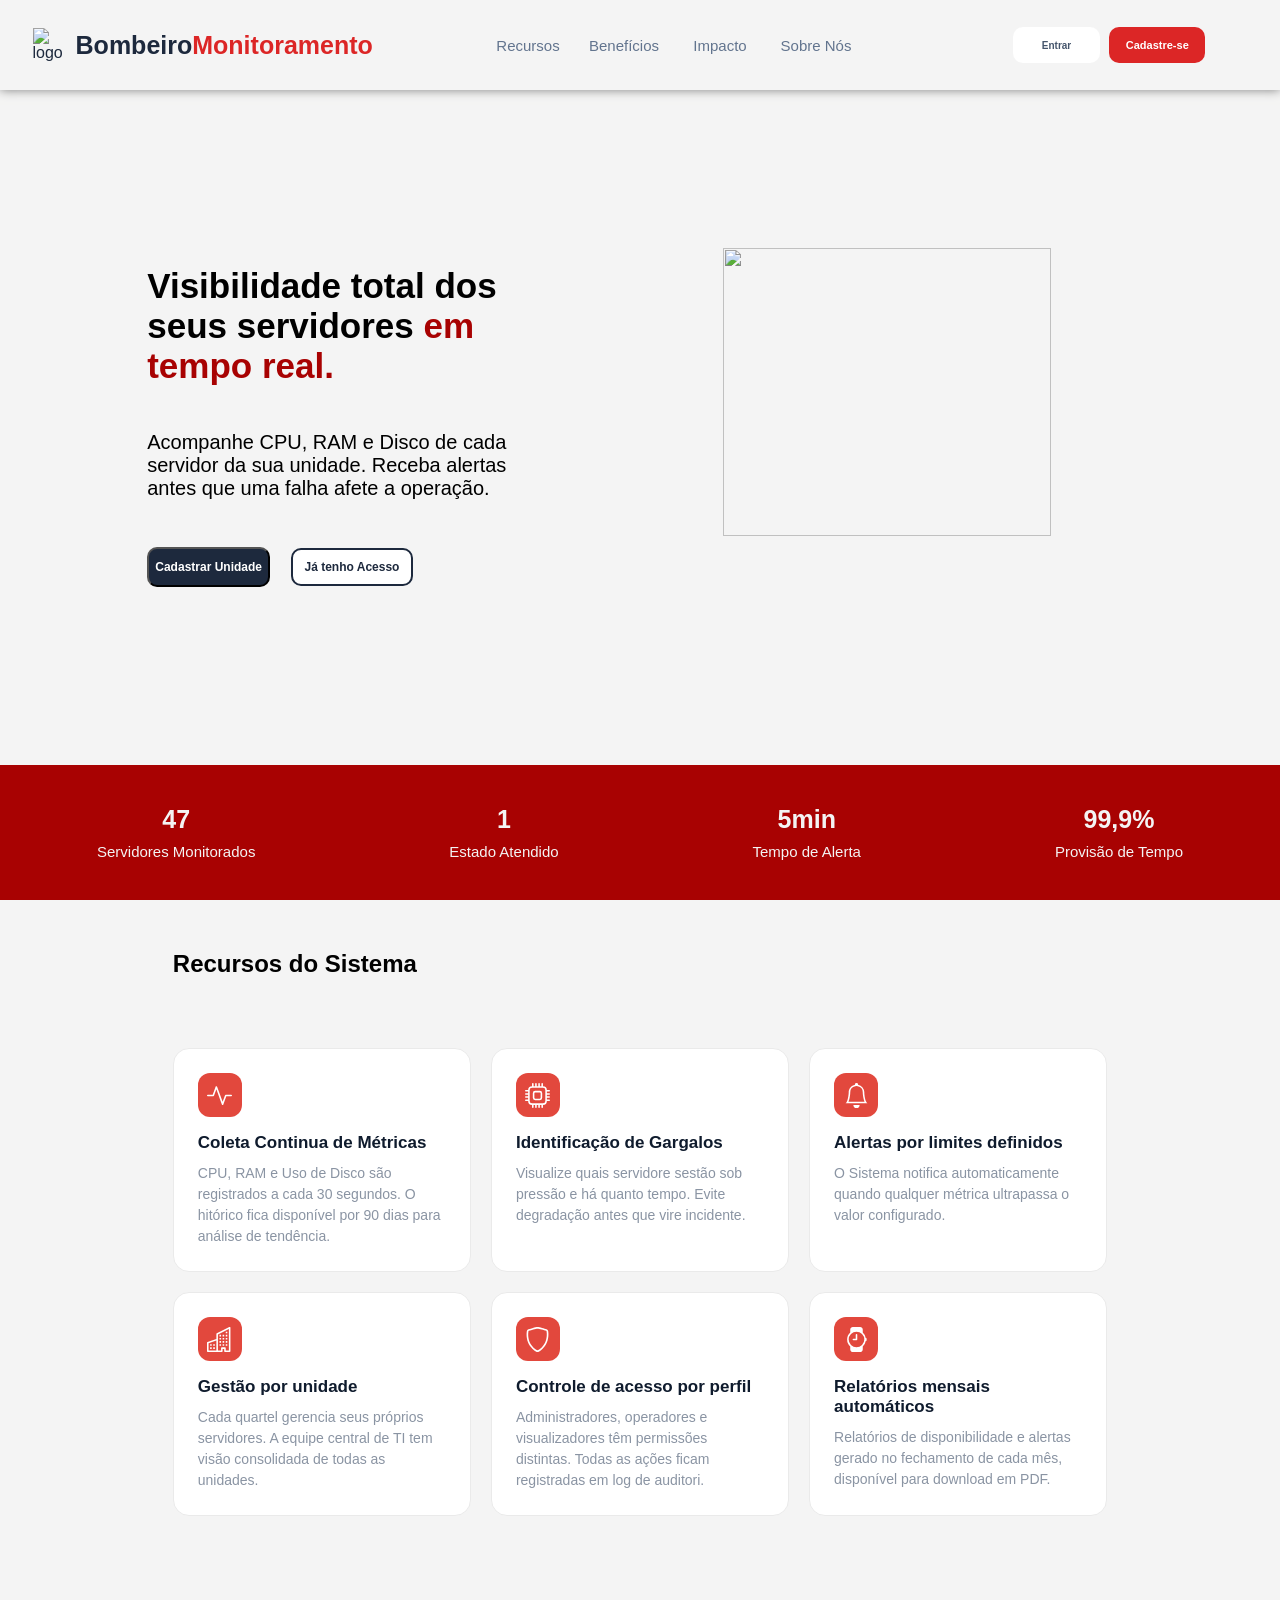
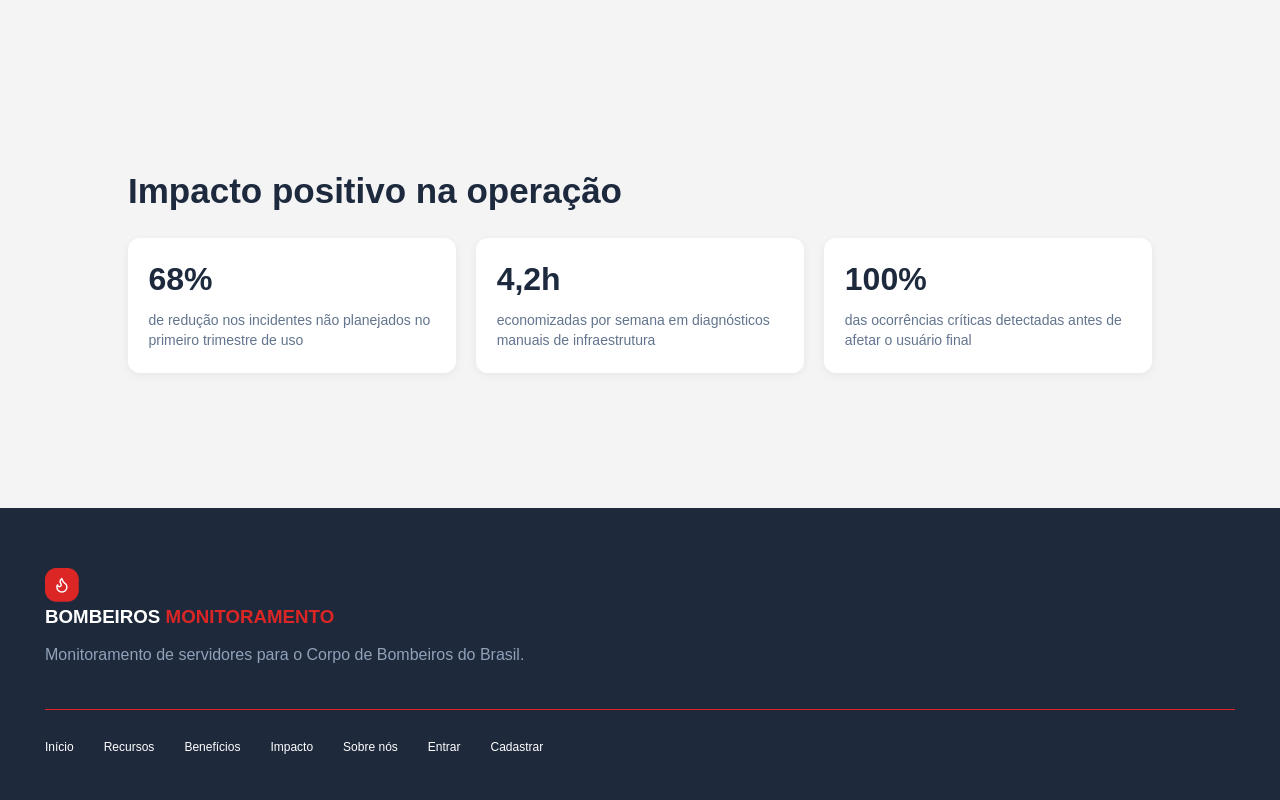
==== commit 96f6e1d2: "fix: Ajustando links do footer" ====
--- a/public/index.html
+++ b/public/index.html
@@ -6,11 +6,10 @@
     <meta name="viewport" content="width=device-width, initial-scale=1.0">
     <title>Monitoramento</title>
     <link rel="stylesheet" href="./css/estilo.css">
-<<<<<<< HEAD
+
     <link rel="stylesheet" href="../sobreNos.css">
-=======
-    <link rel="stylesheet" href=".sobreNos">
->>>>>>> c8ea412 (arrumando css)
+
+
 </head>
 
 <body>
--- a/public/css/estilo.css
+++ b/public/css/estilo.css
@@ -441,6 +441,8 @@
         width: 100%;
     }
 
+    
+
 }
 
 .containerFooter {
@@ -461,10 +463,7 @@
     color: #DC2626;
 }
 
-<<<<<<< HEAD
-<<<<<<< Updated upstream
-=======
->>>>>>> 4ce6a74 (merge)
+
 .containerFooter p{
     color: #90A1B9;
 
@@ -499,8 +498,26 @@
     justify-content: flex-start;
     align-items: flex-start;
     gap: 30px;
-
-}
+    width: 100%;
+    font-size: clamp(4px, 6.5vw + 6px, 12px);
+
+    
+
+}
+
+.botoesFooter p a{
+    text-decoration: none;
+    color: #FFFF;
+}
+
+.botoesFooter p a:hover{
+    color: #827f7f;
+    transition: 500ms;
+    font-size: clamp(8px, 9.5vw + 6px, 14px);
+}
+
+
+
 
 .direitosFooter p{
     
@@ -718,6 +735,20 @@
     .conteinerTextoPrimeiraTela {
         width: 90%;
     }
+
+    
+
+    .botoesFooter {
+    display: grid;
+    justify-content: center;
+    align-items: center;
+    grid-template-columns: repeat(2, 1fr);
+    width: 80%;
+
+    
+
+}
+
 }
 
 /* LOGIN */
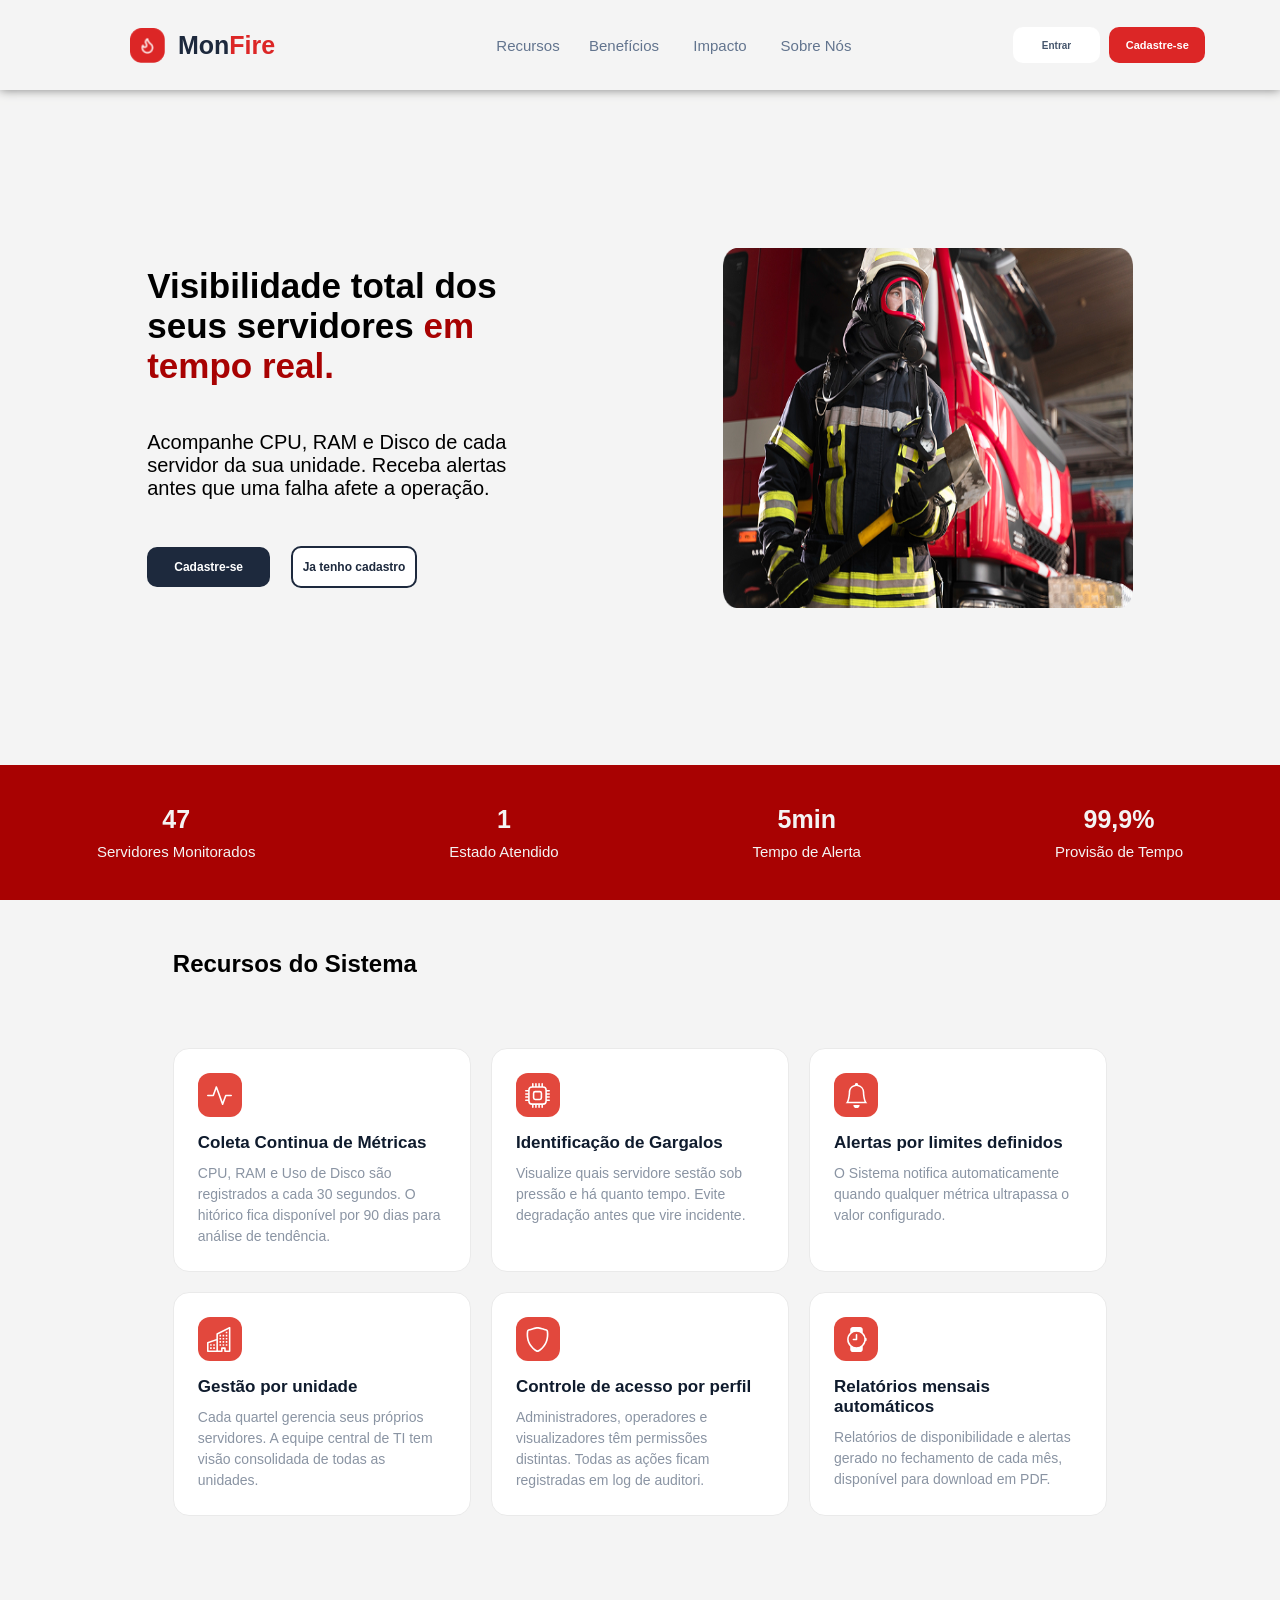
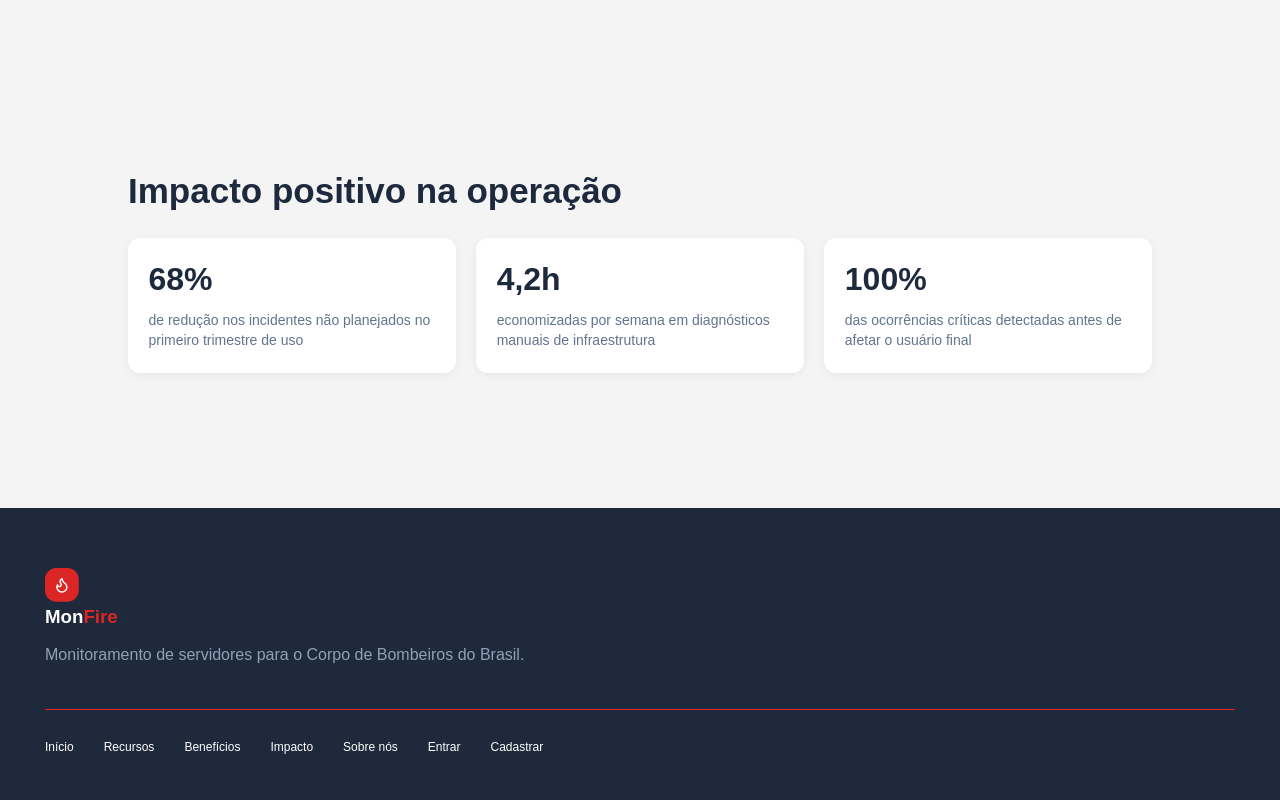
==== commit a290b494: "fix: Ajustando links da tela peincipal, inserindo footer na pagina sobre nós e atualizando o nome da" ====
--- a/public/index.html
+++ b/public/index.html
@@ -4,10 +4,10 @@
 <head>
     <meta charset="UTF-8">
     <meta name="viewport" content="width=device-width, initial-scale=1.0">
-    <title>Monitoramento</title>
+    <title>MonFire</title>
     <link rel="stylesheet" href="./css/estilo.css">
 
-    <link rel="stylesheet" href="../sobreNos.css">
+    <link rel="stylesheet" href="./css/sobreNos.css">
 
 
 </head>
@@ -16,8 +16,8 @@
     <header>
         <div class="conteinerHeader">
             <div class="conteinerLogoHeader">
-                <img src="../imgs/logo.png" alt="logo">
-                <h1>Bombeiro<span>Monitoramento</span></h1>
+                <img src="./assets/imgs/logo.png" alt="logo">
+                <h1>Mon<span>Fire</span></h1>
             </div>
             <nav id="menuLinksHeader">
                 <ul>
@@ -48,25 +48,27 @@
             </div>
         </div>
     </header>
-     <section class="conteinerTelaPrincipal">
+    <section class="conteinerTelaPrincipal">
         <div class="conteinerPrimeiraTela">
 
             <div class="conteinerTextoPrimeiraTela">
-                <h2>Visibilidade total 
-                    dos seus servidores 
-                   <span> em tempo real.</span></h2>
+                <h2>Visibilidade total
+                    dos seus servidores
+                    <span> em tempo real.</span>
+                </h2>
                 <p>Acompanhe CPU, RAM e Disco de cada servidor da sua unidade. Receba alertas antes que uma falha afete
                     a operação.</p>
                 <div class="botoesTelaPrinicpal">
-                    <button id="botaoCadastroTelaInicial">Cadastrar Unidade</button>
-                    <button id="botaoLoginTelaInicial">Já tenho Acesso</button>
+                    <a href="./cadastro.html" id="botaoCadastroTelaInicial" class="botaoCadastro" >Cadastre-se</a>
+                    <a href="./login.html" id="botaoLoginTelaInicial" class="botaoLogin">Ja tenho cadastro</a>
+
                 </div>
             </div>
             <div class="conteinerImagemTelaPrincipal">
-                <img src="../imgs/imagemBombeiro.png" alt="">
-            </div>
-        </div>
-         <div class="conteinerInformaçõesTelaInicial">
+                <img src="./assets/imgs/imagemBombeiro.png" alt="">
+            </div>
+        </div>
+        <div class="conteinerInformaçõesTelaInicial">
             <div class="informacoesPrincipais">
                 <h2>47</h2>
                 <p>Servidores Monitorados</p>
@@ -173,24 +175,24 @@
         <div class="ultimoContainerPrimeiraTela" id="sessaoImpacto">
 
             <div class="containerTextoSemImagem">
-            <h3>Impacto positivo na operação</h3>
-
-            <div class="conteinerCardsImpacto">
-                <div class="cardImpacto">
-                    <h2>68%</h2>
-                    <p>de redução nos incidentes não planejados no primeiro trimestre de uso</p>
-                </div>
-                <div class="cardImpacto">
-                    <h2>4,2h</h2>
-                    <p>economizadas por semana em diagnósticos manuais de infraestrutura</p>
-                </div>
-                <div class="cardImpacto">
-                    <h2>100%</h2>
-                    <p>das ocorrências críticas detectadas antes de afetar o usuário final</p>
-                </div>
-            </div>
-            </div>
-            
+                <h3>Impacto positivo na operação</h3>
+
+                <div class="conteinerCardsImpacto">
+                    <div class="cardImpacto">
+                        <h2>68%</h2>
+                        <p>de redução nos incidentes não planejados no primeiro trimestre de uso</p>
+                    </div>
+                    <div class="cardImpacto">
+                        <h2>4,2h</h2>
+                        <p>economizadas por semana em diagnósticos manuais de infraestrutura</p>
+                    </div>
+                    <div class="cardImpacto">
+                        <h2>100%</h2>
+                        <p>das ocorrências críticas detectadas antes de afetar o usuário final</p>
+                    </div>
+                </div>
+            </div>
+
         </div>
     </section>
 
@@ -201,7 +203,7 @@
             <div class="containerConteudoFooter">
 
                 <img src="./assets/imgs/logo.png" alt="logo">
-                <h3>BOMBEIROS <span>MONITORAMENTO</span></h3>  <br>            
+                <h3>Mon<span>Fire</span></h3> <br>
                 <p>Monitoramento de servidores para o Corpo de Bombeiros do Brasil.</p>
 
             </div>
@@ -210,7 +212,7 @@
 
             <div class="botoesFooter">
 
-                <p><a href="#">Início</a></p> 
+                <p><a href="#">Início</a></p>
                 <p><a href="#sessaoRecursos">Recursos</a></p>
                 <p><a href="#sessaoBeneficios">Benefícios</a></p>
                 <p><a href="#sessaoImpacot">Impacto</a></p>
@@ -223,7 +225,7 @@
 
     </div>
 
-    
+
 
     <script>
         function mostrarMenu() {
@@ -235,16 +237,16 @@
         }
     </script>
 
-<script>
-    function mostrarMenu() {
-        if (menuLinksHeader.style.display == "flex") {
-            menuLinksHeader.style.display = "none";
-        } else {
-            menuLinksHeader.style.display = "flex"
+    <script>
+        function mostrarMenu() {
+            if (menuLinksHeader.style.display == "flex") {
+                menuLinksHeader.style.display = "none";
+            } else {
+                menuLinksHeader.style.display = "flex"
+            }
         }
-    }
-</script>
-   
+    </script>
+
 </body>
 
 </html>
--- a/public/css/estilo.css
+++ b/public/css/estilo.css
@@ -736,6 +736,7 @@
         width: 90%;
     }
 
+
     
 
     .botoesFooter {
@@ -745,8 +746,26 @@
     grid-template-columns: repeat(2, 1fr);
     width: 80%;
 
-    
-
+  
+
+}
+
+@media(max-width: 530px) {
+
+.informacoesPrincipais {
+    width: 20%;
+    display: flex;
+    justify-content: center;
+    align-items: center;
+    background-color: #32b9cd;
+    font-size: clamp(6px, 1.5vw + 8px, 25px);
+
+  }
+
+  .informacoesPrincipais p{
+
+    margin-left: 10%;
+  }
 }
 
 }
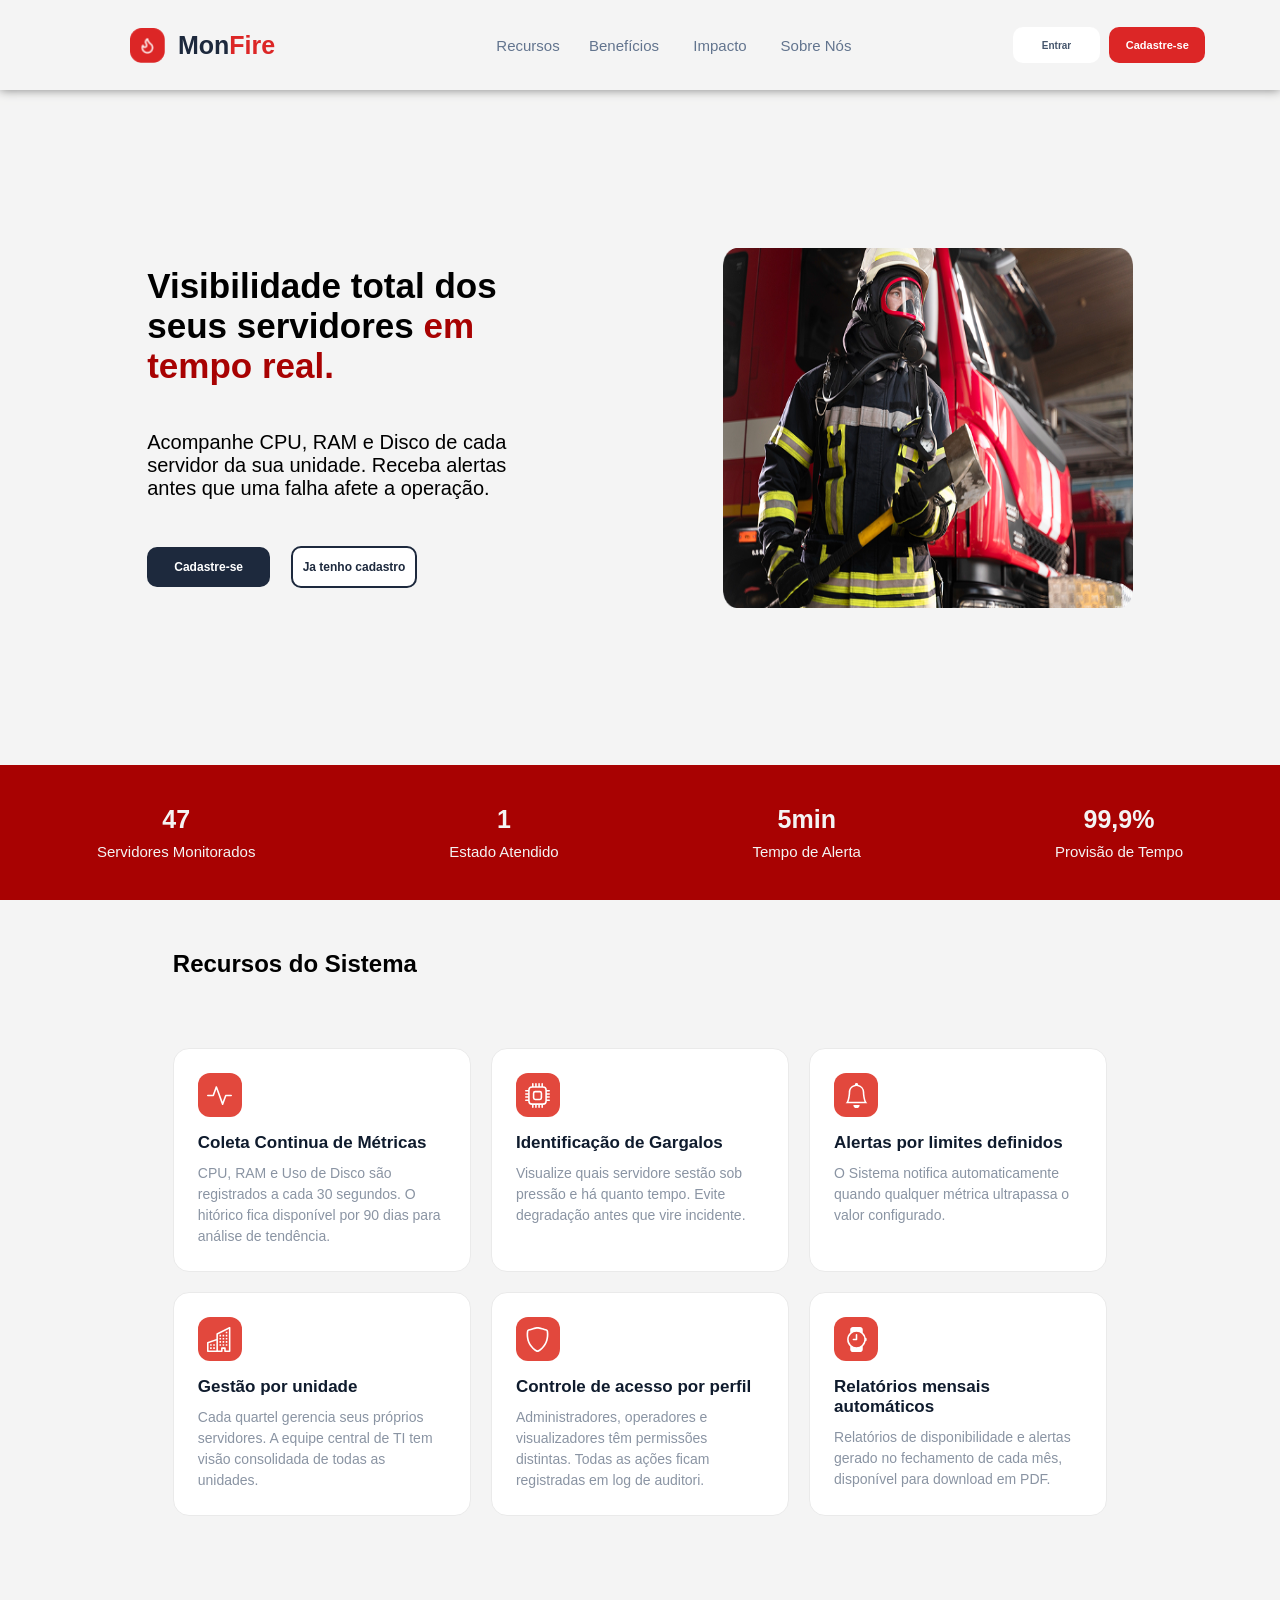
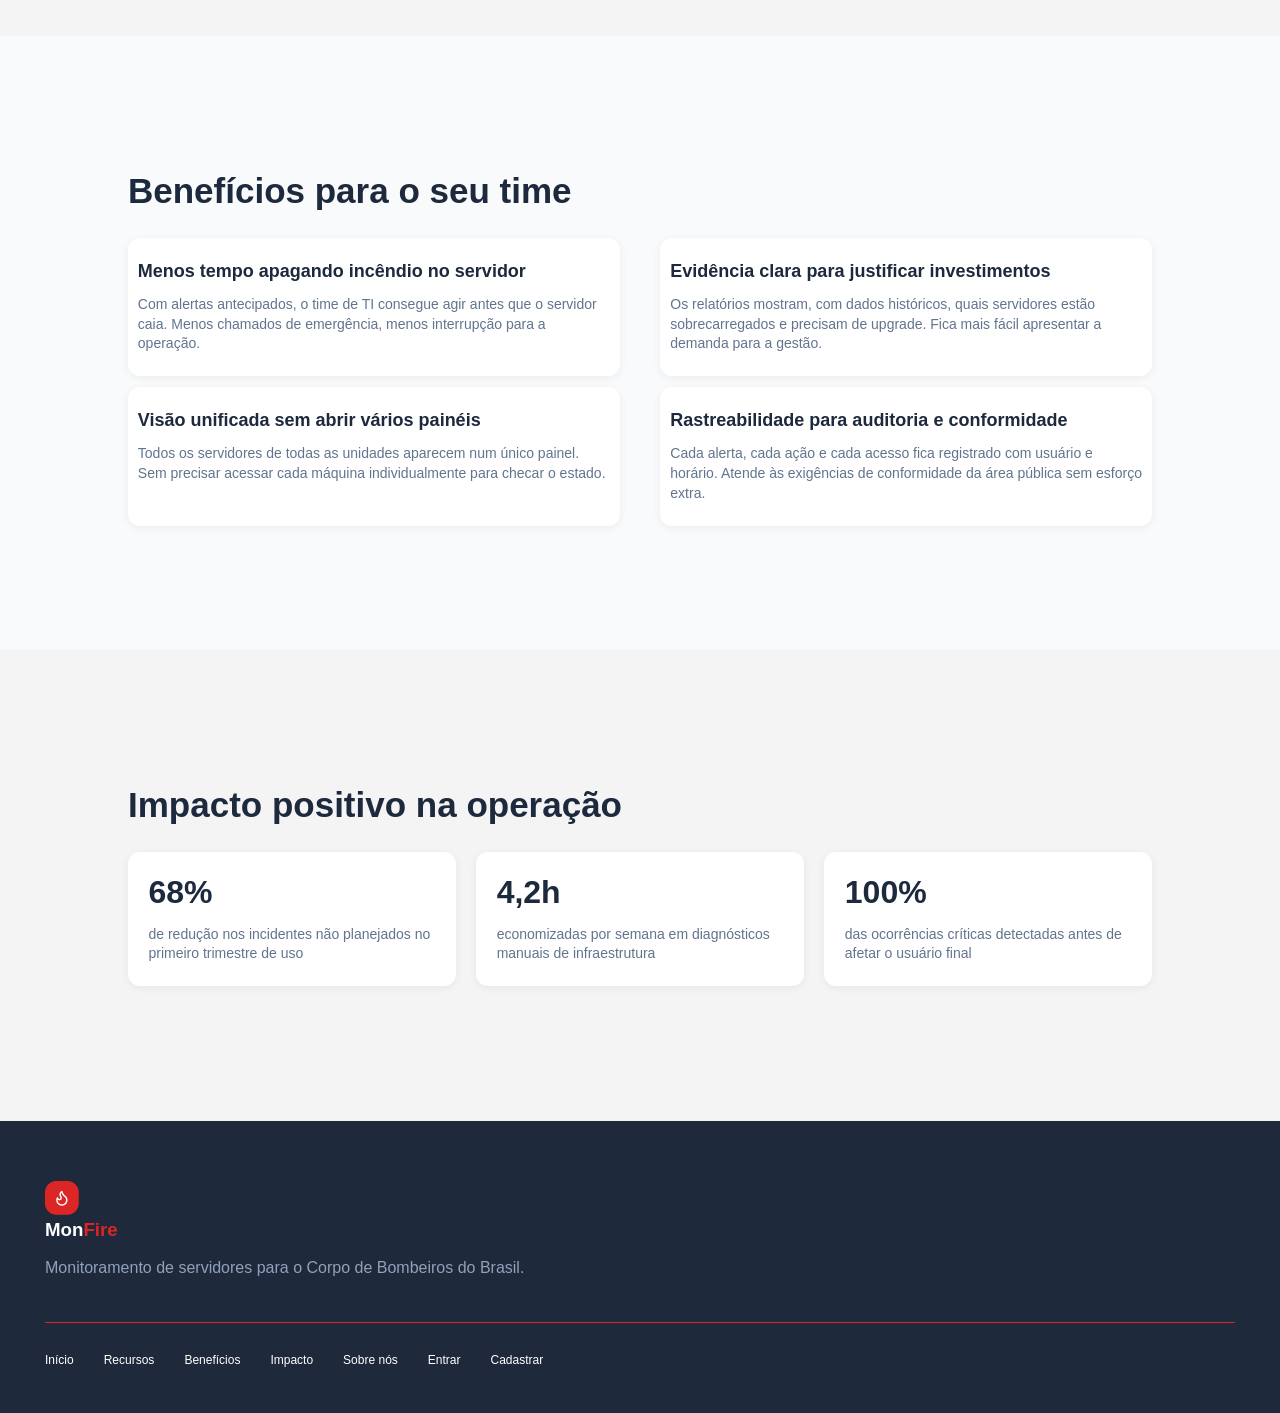
==== commit 782f8cb9: "fix: adicionando minha parte que sumiu" ====
--- a/public/index.html
+++ b/public/index.html
@@ -170,6 +170,38 @@
         </div>
 
     </section>
+    <div class="segundoContainerPrimeiraTela">
+        
+        <div class="containerTextoSemImagem">
+            <h3>Benefícios para o seu time</h3>
+
+            <div class="conteinerCardsBeneficios">
+
+                <div class="cardBeneficio">
+                    <h4>Menos tempo apagando incêndio no servidor</h4>
+                    <p>Com alertas antecipados, o time de TI consegue agir antes que o servidor caia. Menos chamados de emergência, menos interrupção para a operação.</p>
+                </div>
+
+                <div class="cardBeneficio">
+                    <h4>Evidência clara para justificar investimentos</h4>
+                    <p>Os relatórios mostram, com dados históricos, quais servidores estão sobrecarregados e precisam de upgrade. Fica mais fácil apresentar a demanda para a gestão.</p>
+                </div>
+
+                <div class="cardBeneficio">
+                    <h4>Visão unificada sem abrir vários painéis</h4>
+                    <p>Todos os servidores de todas as unidades aparecem num único painel. Sem precisar acessar cada máquina individualmente para checar o estado.</p>
+                </div>
+
+                <div class="cardBeneficio">
+                    <h4>Rastreabilidade para auditoria e conformidade</h4>
+                    <p>Cada alerta, cada ação e cada acesso fica registrado com usuário e horário. Atende às exigências de conformidade da área pública sem esforço extra.</p>
+                </div>
+
+            </div>
+        </div>
+    </div>
+    </section>
+    
     <section class="conteinerTelaPrincipal2" id="sessaoBeneficios">
 
         <div class="ultimoContainerPrimeiraTela" id="sessaoImpacto">
--- a/public/css/estilo.css
+++ b/public/css/estilo.css
@@ -185,6 +185,69 @@
     flex-direction: row;
     align-items: center;
     gap: 5%;
+}
+
+.segundoContainerPrimeiraTela {
+    width: 100%;
+    background-color: #F8FAFC;
+    height: auto;
+    display: flex;
+    justify-content: center;
+    flex-direction: row;
+    align-items: center;
+    padding: 15dvh 0;
+    gap: 5%;
+}
+
+.conteinerCardsBeneficios {
+
+    width: 100%;
+    display: grid;
+    grid-template-columns: 1fr 1fr;
+    gap: 4%;
+    margin-top: 3dvh;
+
+}
+
+.cardBeneficio {
+
+    width: 100%;
+    box-sizing: border-box;
+    background-color: #ffffff;
+    border-radius: 12px;
+    box-shadow: 0px 2px 8px rgba(0, 0, 0, 0.06);
+    padding: 2.5dvh 2%;
+    display: flex;
+    flex-direction: column;
+    justify-content: flex-start;
+    align-items: flex-start;
+    gap: 1.5dvh;
+
+}
+
+.cardBeneficio h4 {
+
+    color: #1D293D;
+    font-size: clamp(14px, 1vw + 12px, 18px);
+    font-weight: 800;
+
+}
+
+.cardBeneficio p {
+
+    color: #62748E;
+    font-size: clamp(12px, 0.6vw + 10px, 14px);
+    line-height: 1.4;
+
+}
+
+@media (max-width: 850px) {
+
+    .conteinerCardsBeneficios {
+        grid-template-columns: 1fr;
+        gap: 3dvh;
+    }
+
 }
 
 .conteinerTextoPrimeiraTela {
@@ -1029,7 +1092,73 @@
     font-size: 35px;
     color: black;
     font-weight: 700;
-    padding-left: 300px;
+    padding-left: 0;
+}
+.containerTextoAbaixoTextoBanner {
+    font-family: "Source Sans 3", sans-serif;
+    display: flex;
+    align-items: flex-start;
+    flex-direction: row;
+    justify-content: flex-start;
+    text-align: left;
+    padding-top: 20px;
+    font-size: 20px;
+    color: rgb(98, 116, 142);
+    font-weight: 400;
+    padding-left: 0;    
+    line-height: 1.5;
+}
+.botaoComecarAgora{
+    
+    width: 45%;
+    height: 4dvh;
+    color: #ffff;
+    background-color: #DC2626;
+    border: none;
+    border-radius: 10px;
+    font-weight: bold;
+    font-size: 15px;
+    text-decoration: none;
+    display: flex;
+    align-items: center;
+    justify-content: center;
+    transition: 300ms;
+    margin-left: 0;
+    width: 150px;
+    margin-top: 30px;
+    height: 50px;
+}
+.containerSecao {
+    display: flex;
+    flex-direction: row;
+    justify-content: center;
+    align-items: flex-start;
+    gap: 80px;
+    padding-top: 70px;
+    padding-bottom: 70px;
+}
+
+.containerTexto {
+    width: 700px;
+}
+
+.containerCaixas {
+    width: 700px;
+    display: grid;
+    grid-template-columns: 1fr 1fr;
+    gap: 15px;
+    padding-top: 70px;
+}
+
+.caixa {
+    color: rgb(98, 116, 142);
+    background-color: rgb(248, 250, 252);
+    border: 3px solid rgb(226, 232, 240);
+    font-family: "Source Sans 3", sans-serif;
+    border-radius: 15px;
+    padding: 25px;
+    min-height: 150px;
+    font-size: 19px;
 }
 
 .paginaCadastro {
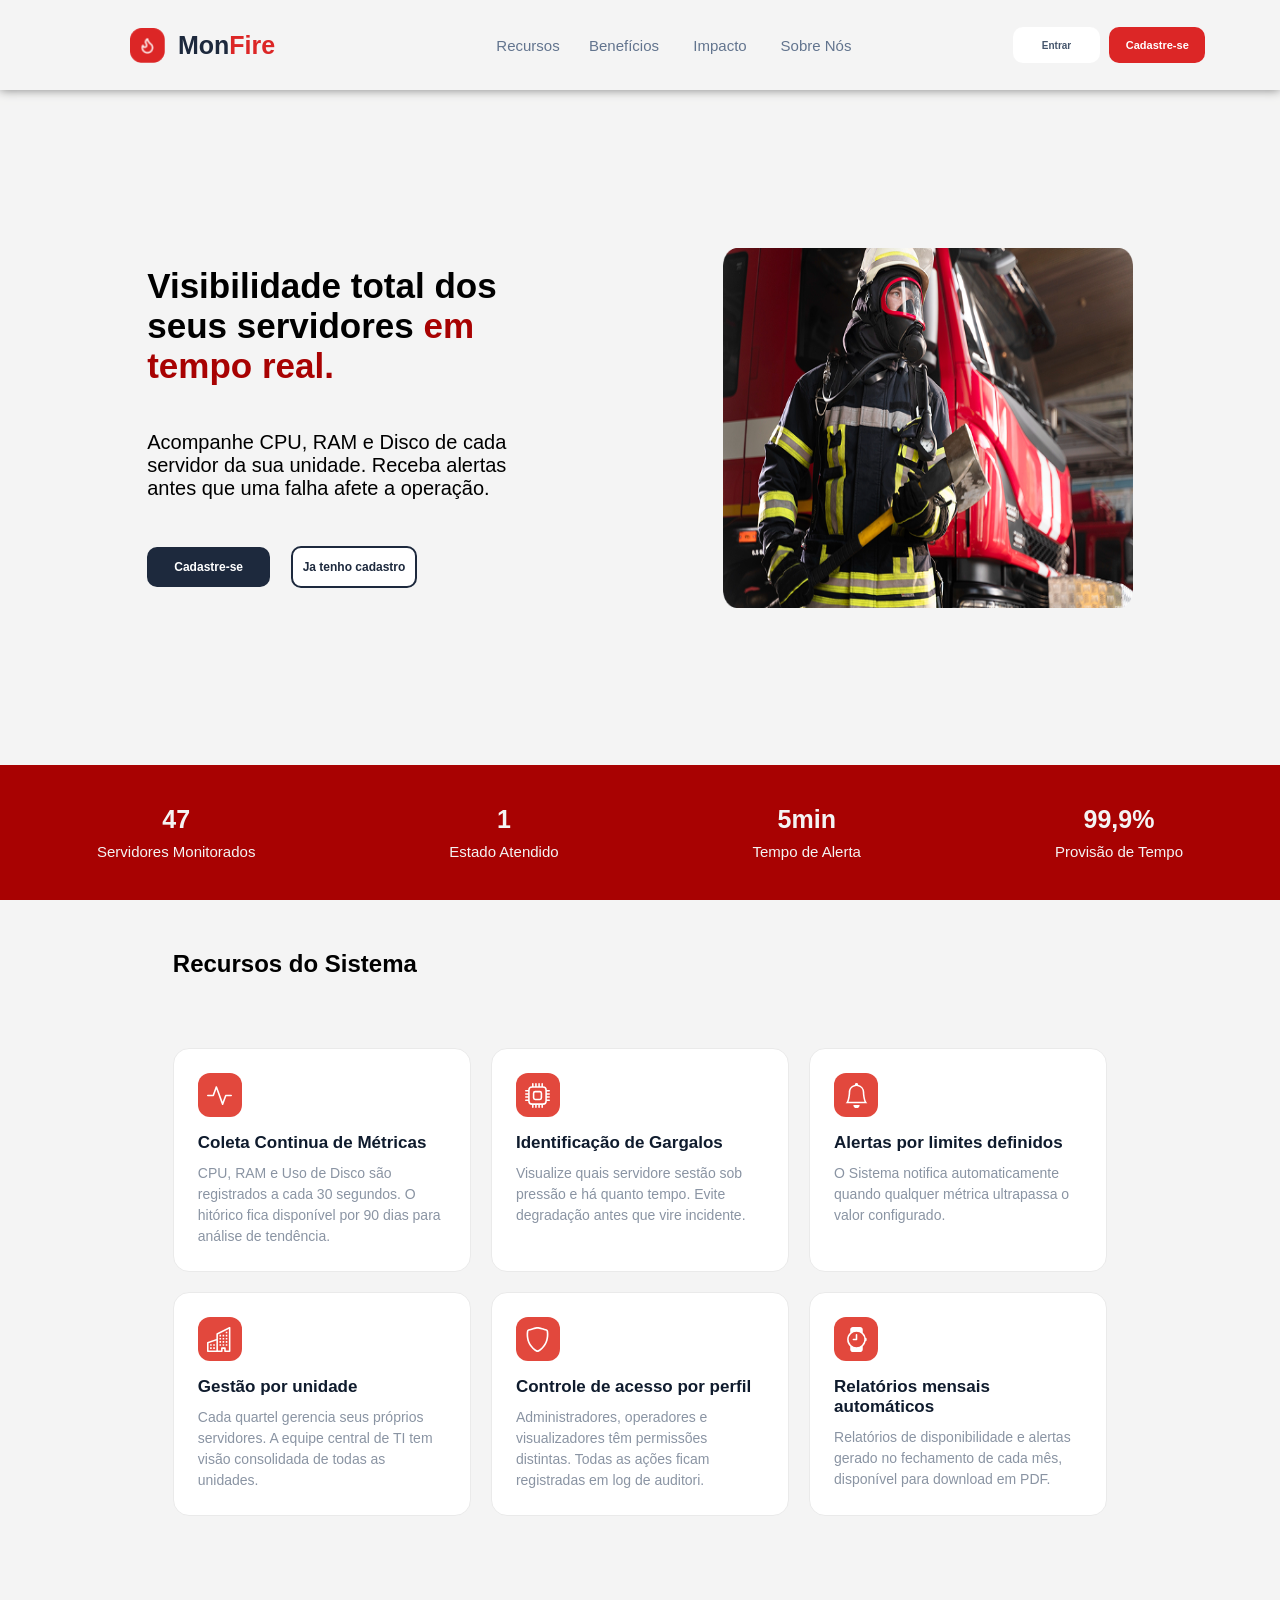
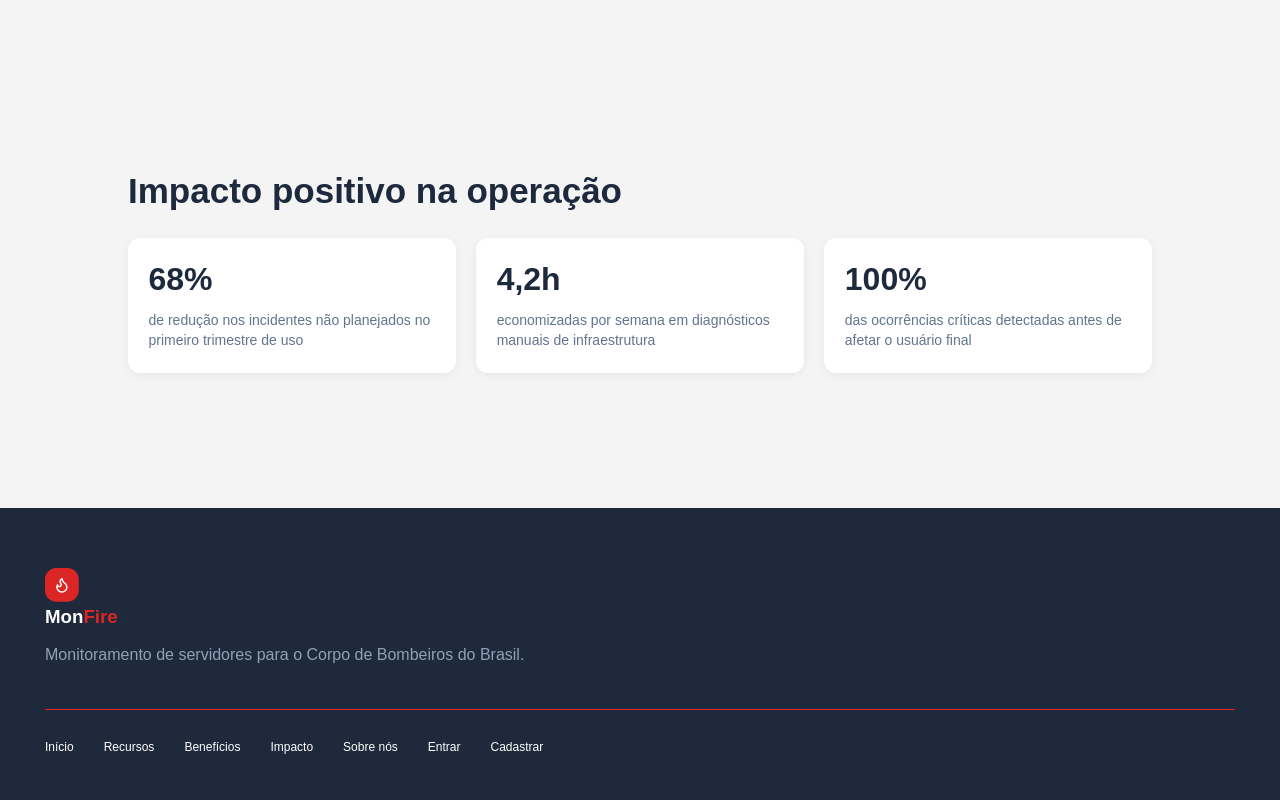
==== commit 9732d14b: "Equipe técnica e link de botões melhorados" ====
--- a/public/index.html
+++ b/public/index.html
@@ -170,38 +170,6 @@
         </div>
 
     </section>
-    <div class="segundoContainerPrimeiraTela">
-        
-        <div class="containerTextoSemImagem">
-            <h3>Benefícios para o seu time</h3>
-
-            <div class="conteinerCardsBeneficios">
-
-                <div class="cardBeneficio">
-                    <h4>Menos tempo apagando incêndio no servidor</h4>
-                    <p>Com alertas antecipados, o time de TI consegue agir antes que o servidor caia. Menos chamados de emergência, menos interrupção para a operação.</p>
-                </div>
-
-                <div class="cardBeneficio">
-                    <h4>Evidência clara para justificar investimentos</h4>
-                    <p>Os relatórios mostram, com dados históricos, quais servidores estão sobrecarregados e precisam de upgrade. Fica mais fácil apresentar a demanda para a gestão.</p>
-                </div>
-
-                <div class="cardBeneficio">
-                    <h4>Visão unificada sem abrir vários painéis</h4>
-                    <p>Todos os servidores de todas as unidades aparecem num único painel. Sem precisar acessar cada máquina individualmente para checar o estado.</p>
-                </div>
-
-                <div class="cardBeneficio">
-                    <h4>Rastreabilidade para auditoria e conformidade</h4>
-                    <p>Cada alerta, cada ação e cada acesso fica registrado com usuário e horário. Atende às exigências de conformidade da área pública sem esforço extra.</p>
-                </div>
-
-            </div>
-        </div>
-    </div>
-    </section>
-    
     <section class="conteinerTelaPrincipal2" id="sessaoBeneficios">
 
         <div class="ultimoContainerPrimeiraTela" id="sessaoImpacto">
@@ -247,7 +215,7 @@
                 <p><a href="#">Início</a></p>
                 <p><a href="#sessaoRecursos">Recursos</a></p>
                 <p><a href="#sessaoBeneficios">Benefícios</a></p>
-                <p><a href="#sessaoImpacot">Impacto</a></p>
+                <p><a href="#sessaoImpacto">Impacto</a></p>
                 <p><a href="./sobreNos.html">Sobre nós</a></p>
                 <p><a href="./login.html">Entrar</a></p>
                 <p><a href="./cadastro.html">Cadastrar</a></p>
--- a/public/css/estilo.css
+++ b/public/css/estilo.css
@@ -185,69 +185,6 @@
     flex-direction: row;
     align-items: center;
     gap: 5%;
-}
-
-.segundoContainerPrimeiraTela {
-    width: 100%;
-    background-color: #F8FAFC;
-    height: auto;
-    display: flex;
-    justify-content: center;
-    flex-direction: row;
-    align-items: center;
-    padding: 15dvh 0;
-    gap: 5%;
-}
-
-.conteinerCardsBeneficios {
-
-    width: 100%;
-    display: grid;
-    grid-template-columns: 1fr 1fr;
-    gap: 4%;
-    margin-top: 3dvh;
-
-}
-
-.cardBeneficio {
-
-    width: 100%;
-    box-sizing: border-box;
-    background-color: #ffffff;
-    border-radius: 12px;
-    box-shadow: 0px 2px 8px rgba(0, 0, 0, 0.06);
-    padding: 2.5dvh 2%;
-    display: flex;
-    flex-direction: column;
-    justify-content: flex-start;
-    align-items: flex-start;
-    gap: 1.5dvh;
-
-}
-
-.cardBeneficio h4 {
-
-    color: #1D293D;
-    font-size: clamp(14px, 1vw + 12px, 18px);
-    font-weight: 800;
-
-}
-
-.cardBeneficio p {
-
-    color: #62748E;
-    font-size: clamp(12px, 0.6vw + 10px, 14px);
-    line-height: 1.4;
-
-}
-
-@media (max-width: 850px) {
-
-    .conteinerCardsBeneficios {
-        grid-template-columns: 1fr;
-        gap: 3dvh;
-    }
-
 }
 
 .conteinerTextoPrimeiraTela {
@@ -1161,6 +1098,7 @@
     font-size: 19px;
 }
 
+/* Cadastro */
 .paginaCadastro {
     min-height: 100vh;
     background-color: #FFFFFF;
@@ -1348,6 +1286,85 @@
         width: 100%;
     }
 }
+
+/* Equipe técnica */
+.equipeTecnica {
+    width: 100%;
+    padding: 50px 0;
+    background-color: #7A2028;
+    display: flex;
+    flex-direction: column;
+    align-items: center;
+}
+
+.equipeTecnica H1 {
+    font-family: "Barlow Semi Condensed", sans-serif;
+    color: #FFFFFF;
+    font-size: 35px;
+    font-weight: 700;
+    margin-bottom: 70px;
+    margin-top: 20px;
+}
+
+.containerEquipe {
+    width: 65%;
+    display: grid;
+    grid-template-columns: repeat(3, 1fr);
+    gap: 20px;
+}
+
+.cardEquipe {
+    height: 200px;
+    background-color: rgba(255, 255, 255, 0.08);
+    border: 1px solid rgba(255, 255, 255, 0.12);
+    border-radius: 12px;
+    display: flex;
+    flex-direction: column;
+    align-items: center;
+    justify-content: center;
+}
+
+.fotoEquipe {
+    width: 50px;
+    height: 50px;
+    border-radius: 50%;
+    border: 2px solid rgba(255, 255, 255, 0.25);
+    display: flex;
+    align-items: center;
+    justify-content: center;
+    color: #FFFFFF;
+    font-family: "Source Sans 3", sans-serif;
+    font-size: 20px;
+    font-weight: 700;
+    margin-bottom: 10px;
+}
+
+.cardEquipe h2 {
+font-family: "Barlow Semi Condensed", sans-serif;
+color: #FFFFFF;
+font-size: 15px;
+font-weight: 700;
+}
+
+.cardEquipe p {
+    font-family: "Source Sans 3", sans-serif;
+    color: #E2E8F0;
+    font-size: 10px;
+    margin-top: 4px;
+}
+
+@media (max-width: 850px){
+    .containerEquipe {
+        grid-template-columns: repeat(2, 1fr);
+    }
+}
+
+@media (max-width: 530px){
+    .containerEquipe {
+       width: 85%;
+       grid-template-columns: 1fr;
+    }
+}
 /* Fim das Missões*/
 @keyframes bell {
     0% {
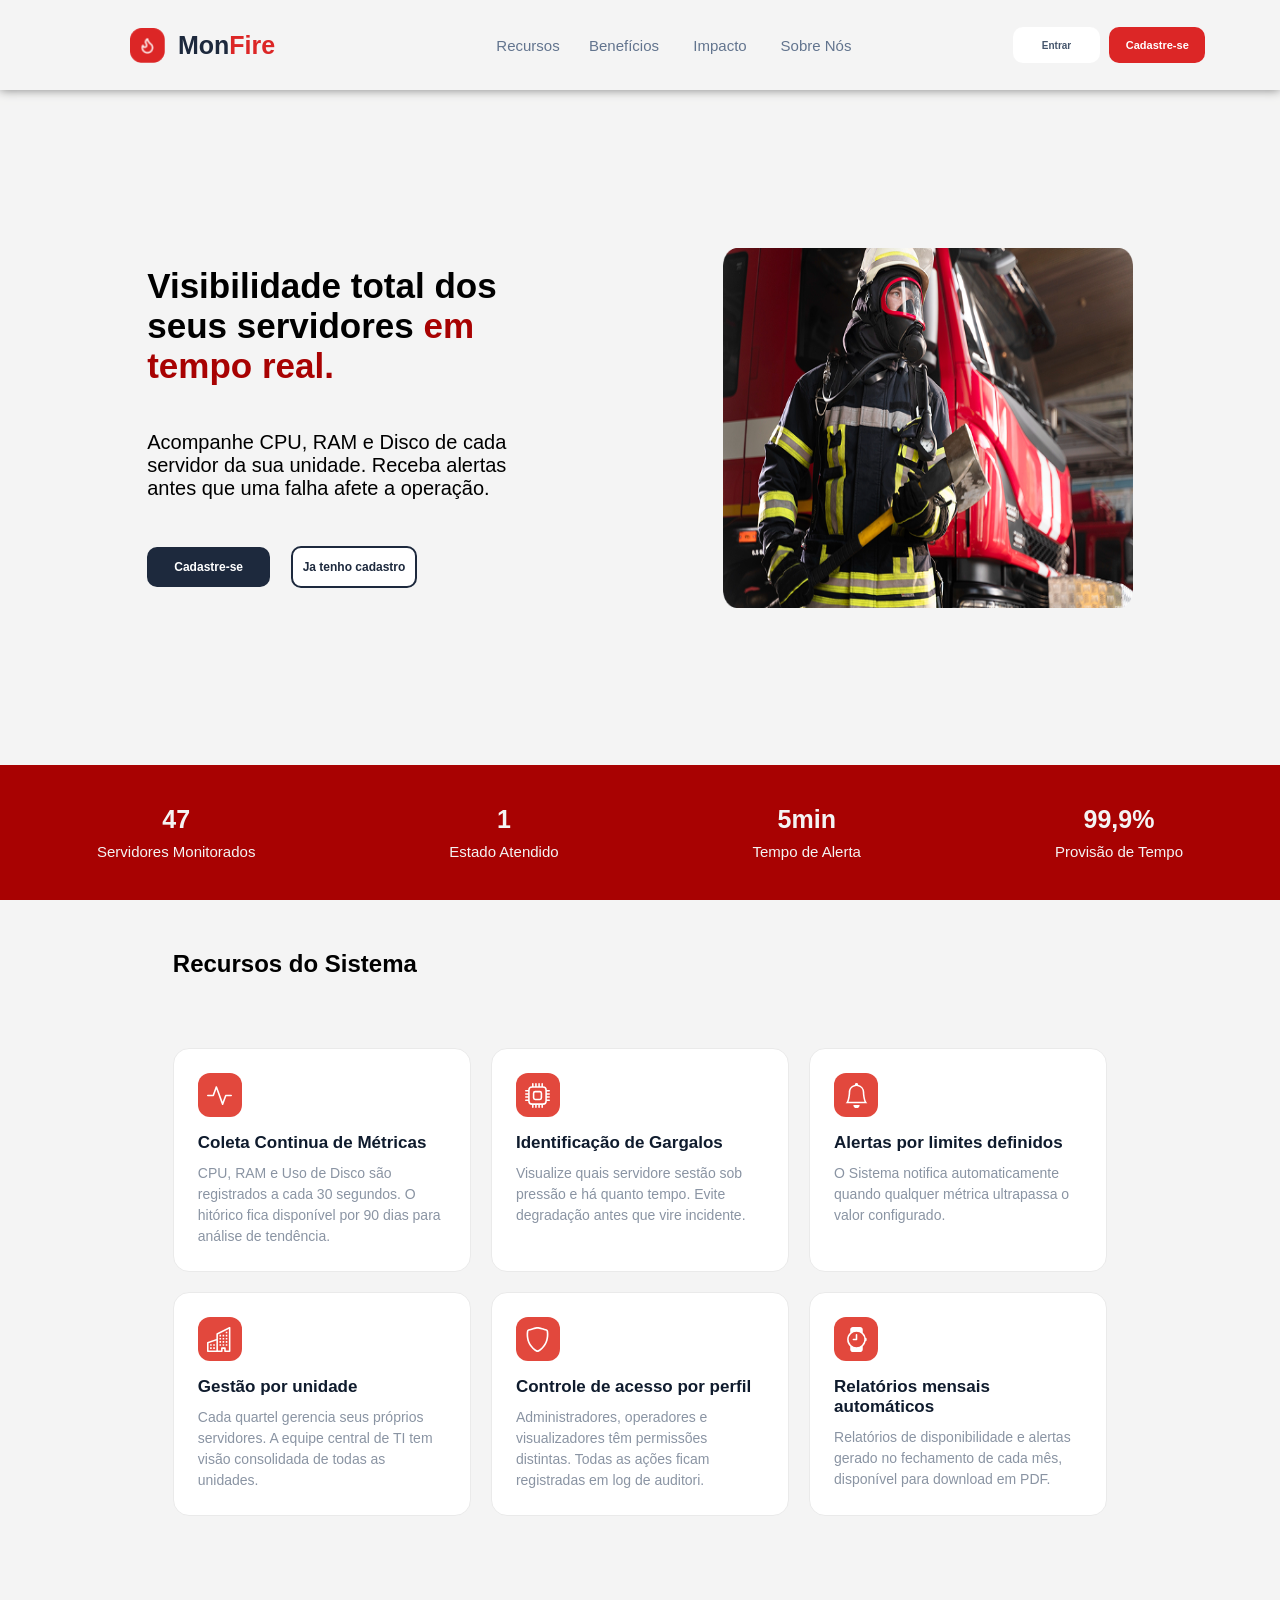
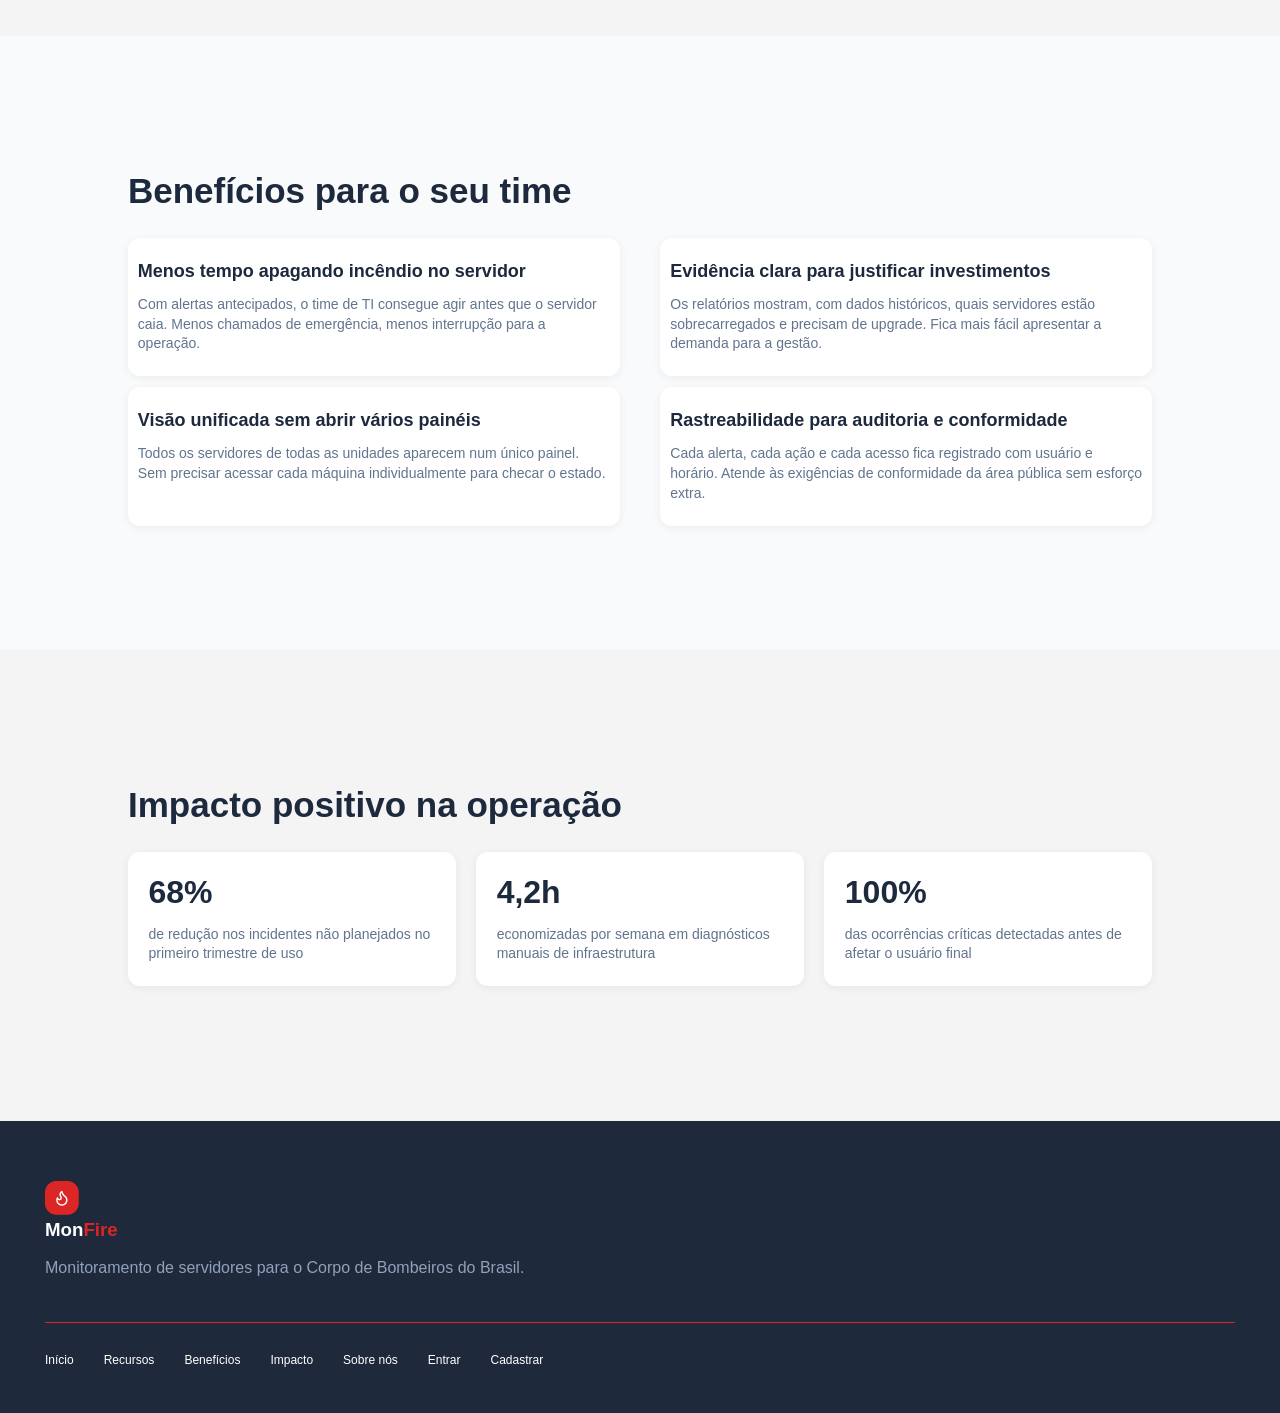
==== commit a079f3e1: "Merge branch 'main' of https://github.com/MonFire-2026/web-data-viz" ====
--- a/public/index.html
+++ b/public/index.html
@@ -170,6 +170,38 @@
         </div>
 
     </section>
+    <div class="segundoContainerPrimeiraTela">
+        
+        <div class="containerTextoSemImagem">
+            <h3>Benefícios para o seu time</h3>
+
+            <div class="conteinerCardsBeneficios">
+
+                <div class="cardBeneficio">
+                    <h4>Menos tempo apagando incêndio no servidor</h4>
+                    <p>Com alertas antecipados, o time de TI consegue agir antes que o servidor caia. Menos chamados de emergência, menos interrupção para a operação.</p>
+                </div>
+
+                <div class="cardBeneficio">
+                    <h4>Evidência clara para justificar investimentos</h4>
+                    <p>Os relatórios mostram, com dados históricos, quais servidores estão sobrecarregados e precisam de upgrade. Fica mais fácil apresentar a demanda para a gestão.</p>
+                </div>
+
+                <div class="cardBeneficio">
+                    <h4>Visão unificada sem abrir vários painéis</h4>
+                    <p>Todos os servidores de todas as unidades aparecem num único painel. Sem precisar acessar cada máquina individualmente para checar o estado.</p>
+                </div>
+
+                <div class="cardBeneficio">
+                    <h4>Rastreabilidade para auditoria e conformidade</h4>
+                    <p>Cada alerta, cada ação e cada acesso fica registrado com usuário e horário. Atende às exigências de conformidade da área pública sem esforço extra.</p>
+                </div>
+
+            </div>
+        </div>
+    </div>
+    </section>
+    
     <section class="conteinerTelaPrincipal2" id="sessaoBeneficios">
 
         <div class="ultimoContainerPrimeiraTela" id="sessaoImpacto">
--- a/public/css/estilo.css
+++ b/public/css/estilo.css
@@ -185,6 +185,69 @@
     flex-direction: row;
     align-items: center;
     gap: 5%;
+}
+
+.segundoContainerPrimeiraTela {
+    width: 100%;
+    background-color: #F8FAFC;
+    height: auto;
+    display: flex;
+    justify-content: center;
+    flex-direction: row;
+    align-items: center;
+    padding: 15dvh 0;
+    gap: 5%;
+}
+
+.conteinerCardsBeneficios {
+
+    width: 100%;
+    display: grid;
+    grid-template-columns: 1fr 1fr;
+    gap: 4%;
+    margin-top: 3dvh;
+
+}
+
+.cardBeneficio {
+
+    width: 100%;
+    box-sizing: border-box;
+    background-color: #ffffff;
+    border-radius: 12px;
+    box-shadow: 0px 2px 8px rgba(0, 0, 0, 0.06);
+    padding: 2.5dvh 2%;
+    display: flex;
+    flex-direction: column;
+    justify-content: flex-start;
+    align-items: flex-start;
+    gap: 1.5dvh;
+
+}
+
+.cardBeneficio h4 {
+
+    color: #1D293D;
+    font-size: clamp(14px, 1vw + 12px, 18px);
+    font-weight: 800;
+
+}
+
+.cardBeneficio p {
+
+    color: #62748E;
+    font-size: clamp(12px, 0.6vw + 10px, 14px);
+    line-height: 1.4;
+
+}
+
+@media (max-width: 850px) {
+
+    .conteinerCardsBeneficios {
+        grid-template-columns: 1fr;
+        gap: 3dvh;
+    }
+
 }
 
 .conteinerTextoPrimeiraTela {
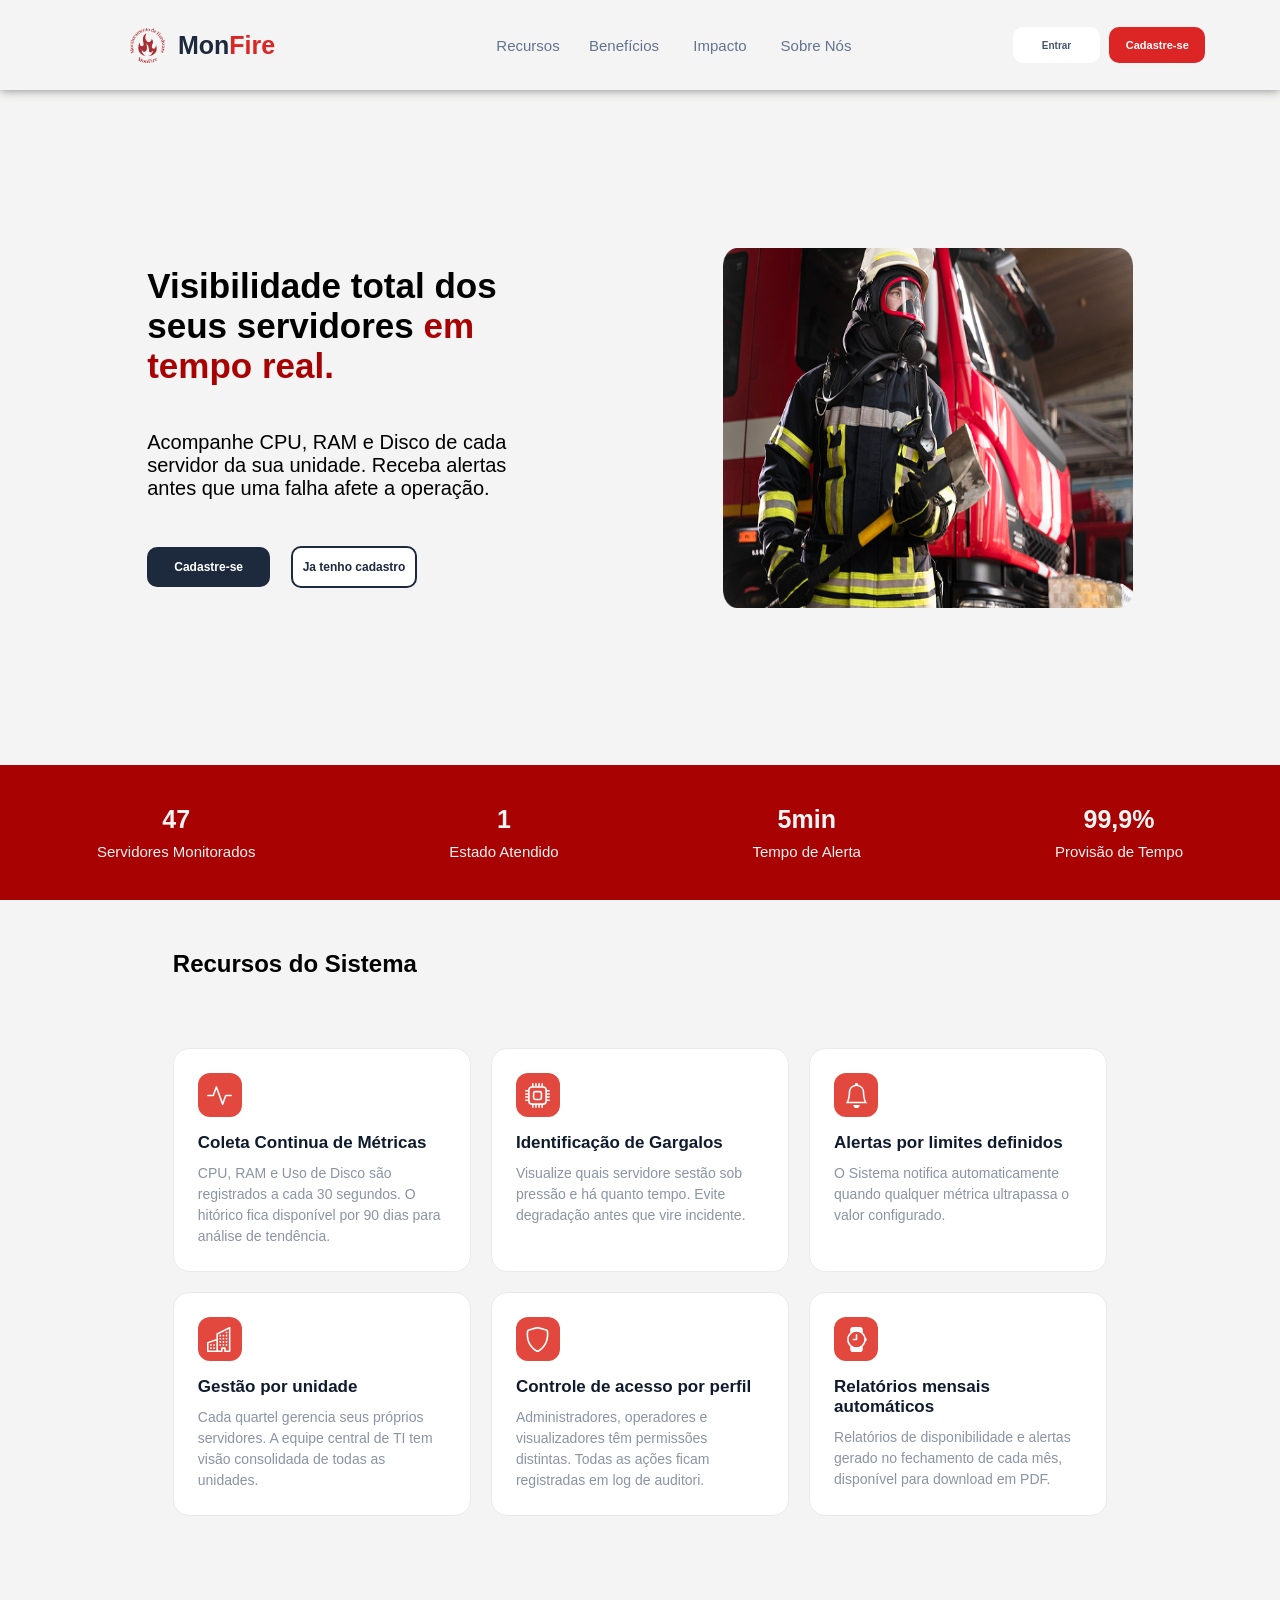
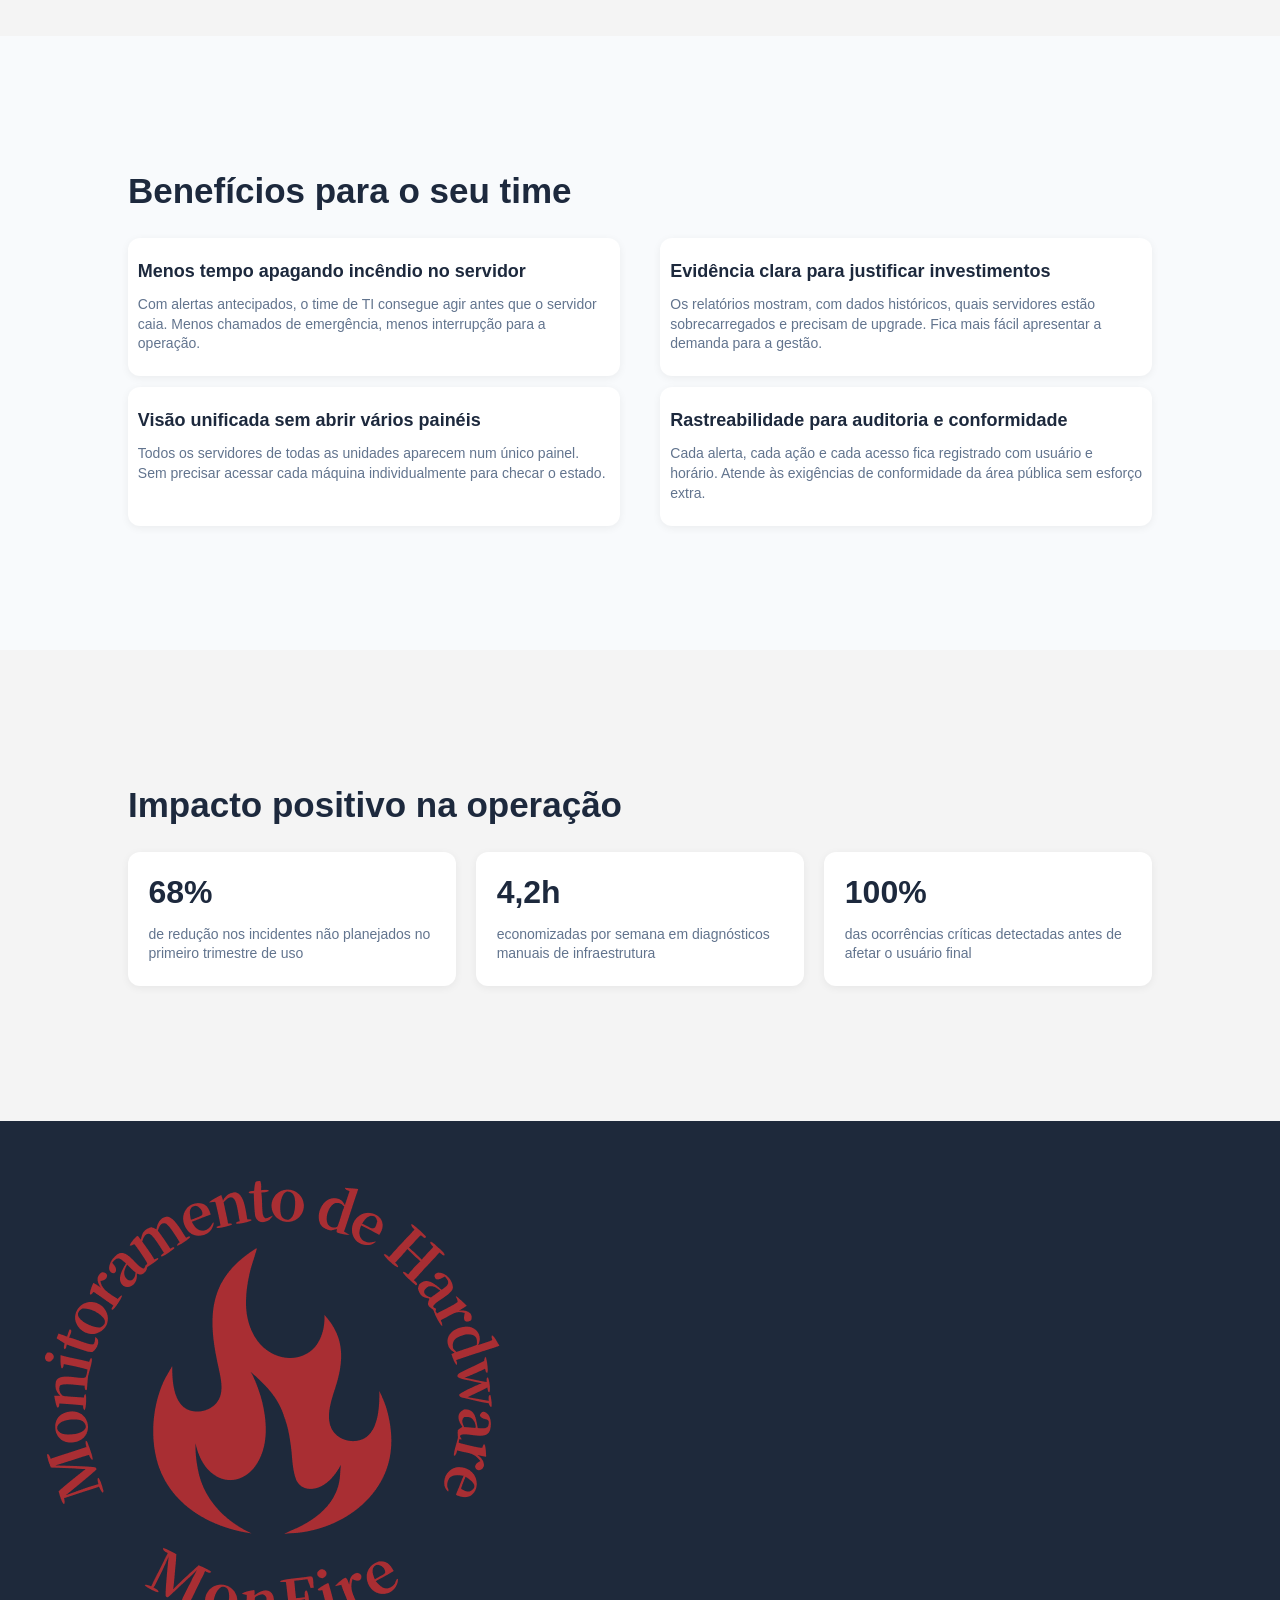
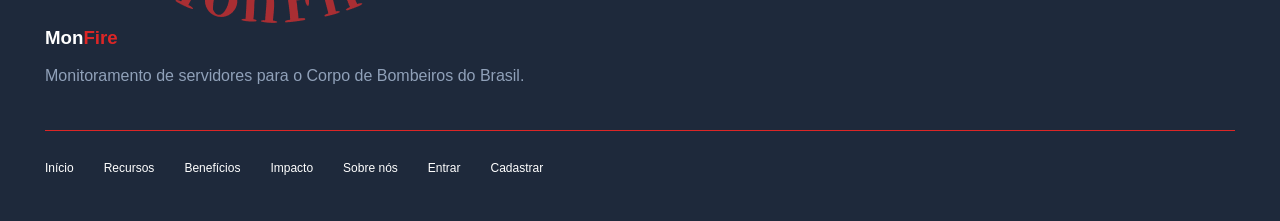
==== commit a426629a: "fix: Adicionando nova logo" ====
--- a/public/index.html
+++ b/public/index.html
@@ -5,6 +5,7 @@
     <meta charset="UTF-8">
     <meta name="viewport" content="width=device-width, initial-scale=1.0">
     <title>MonFire</title>
+    <link rel="shortcut icon" href="./assets/icon/LogoMonfire.png" type="image/x-icon">
     <link rel="stylesheet" href="./css/estilo.css">
 
     <link rel="stylesheet" href="./css/sobreNos.css">
@@ -16,7 +17,7 @@
     <header>
         <div class="conteinerHeader">
             <div class="conteinerLogoHeader">
-                <img src="./assets/imgs/logo.png" alt="logo">
+                <img src="./assets/icon/LogoMonfire.png" alt="logo">
                 <h1>Mon<span>Fire</span></h1>
             </div>
             <nav id="menuLinksHeader">
@@ -234,7 +235,7 @@
 
             <div class="containerConteudoFooter">
 
-                <img src="./assets/imgs/logo.png" alt="logo">
+                <img src="./assets/icon/LogoMonfire.png" alt="logo">
                 <h3>Mon<span>Fire</span></h3> <br>
                 <p>Monitoramento de servidores para o Corpo de Bombeiros do Brasil.</p>
 
--- a/public/css/estilo.css
+++ b/public/css/estilo.css
@@ -1138,6 +1138,8 @@
     padding-bottom: 70px;
 }
 
+
+
 .containerTexto {
     width: 700px;
 }
@@ -1262,12 +1264,14 @@
 
 .iconeOlho {
     position: absolute;
+    padding-bottom: 5px;
     right: 13px;
     top: 50%;
     transform: translateY(-50%);
     color: #90A1B9;
-    font-size: 13px;
     cursor: pointer;
+    width: 15px;
+    height: 15px;
 }
 
 .botaoCriarConta {
@@ -1428,6 +1432,15 @@
        grid-template-columns: 1fr;
     }
 }
+
+@media (max-width: 850px) {
+
+    .containerSecao {
+      
+        gap: 1dvh;
+    }
+
+}
 /* Fim das Missões*/
 @keyframes bell {
     0% {
